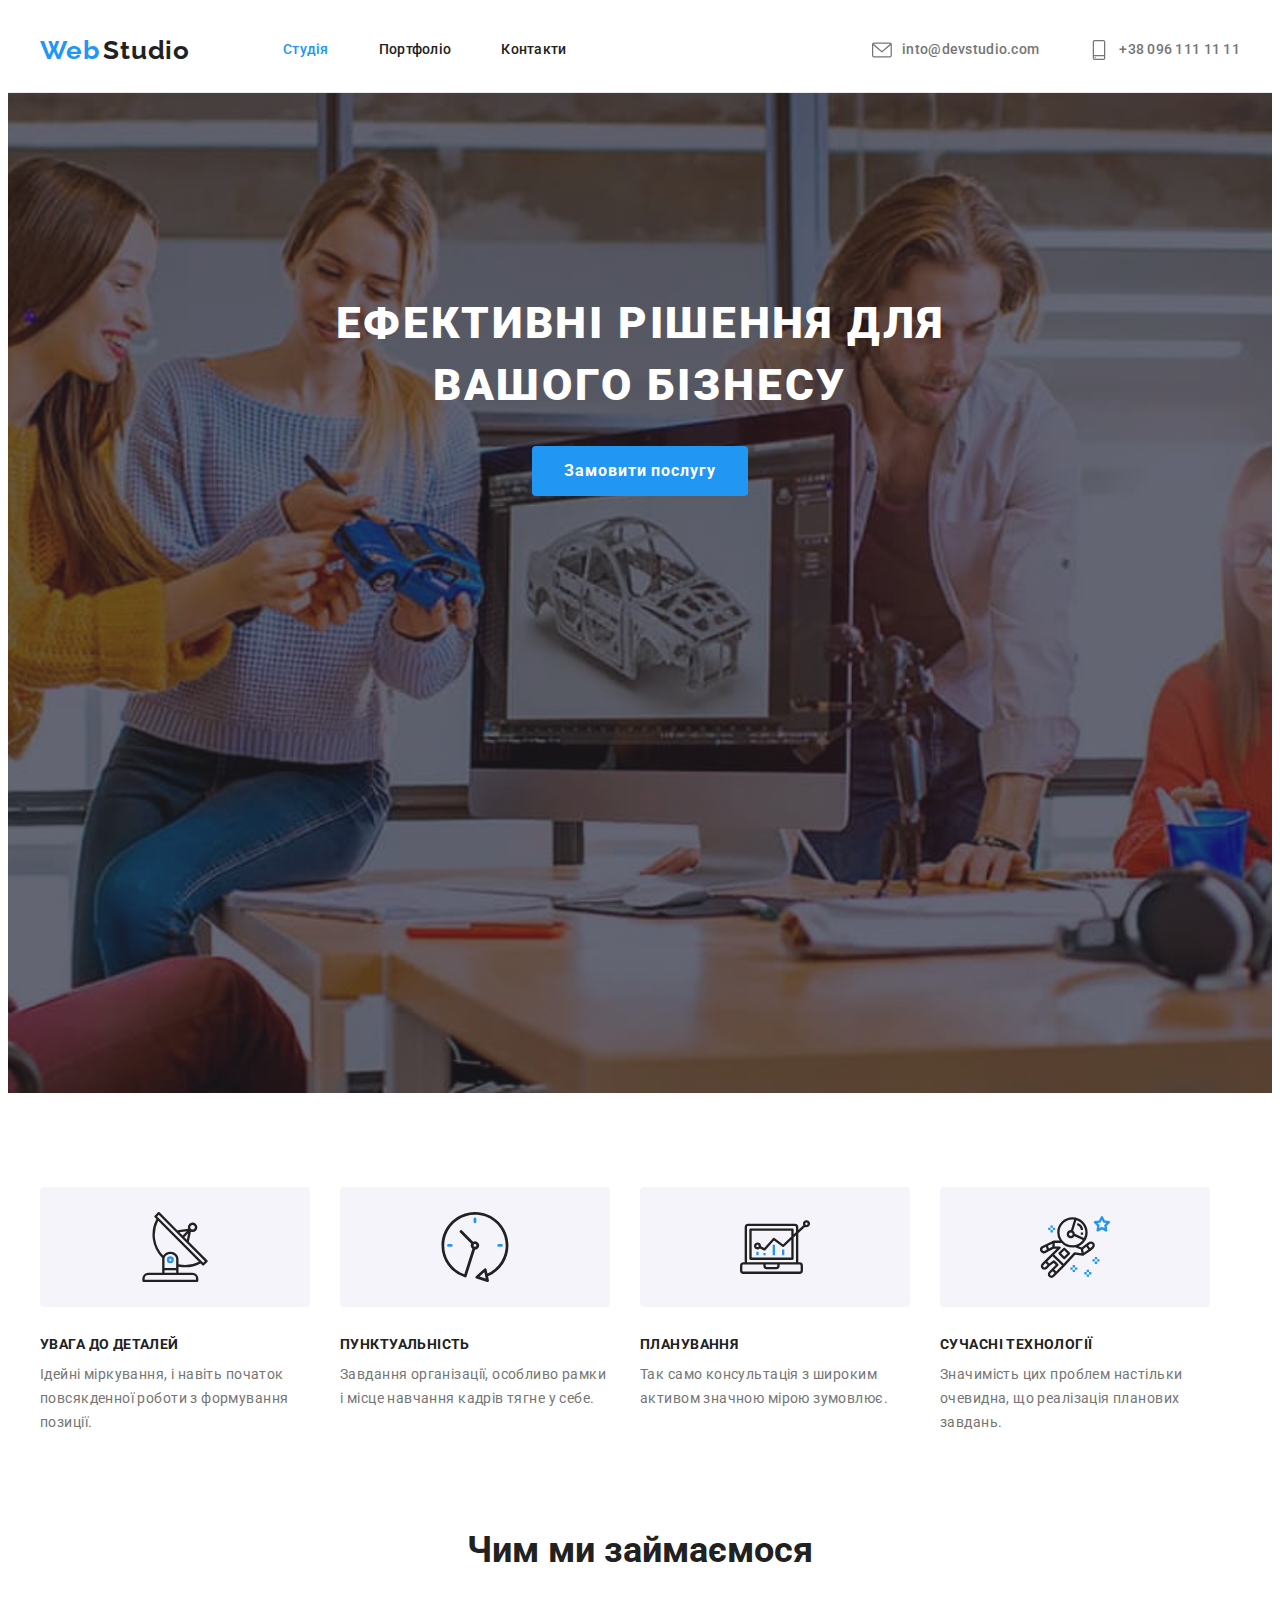
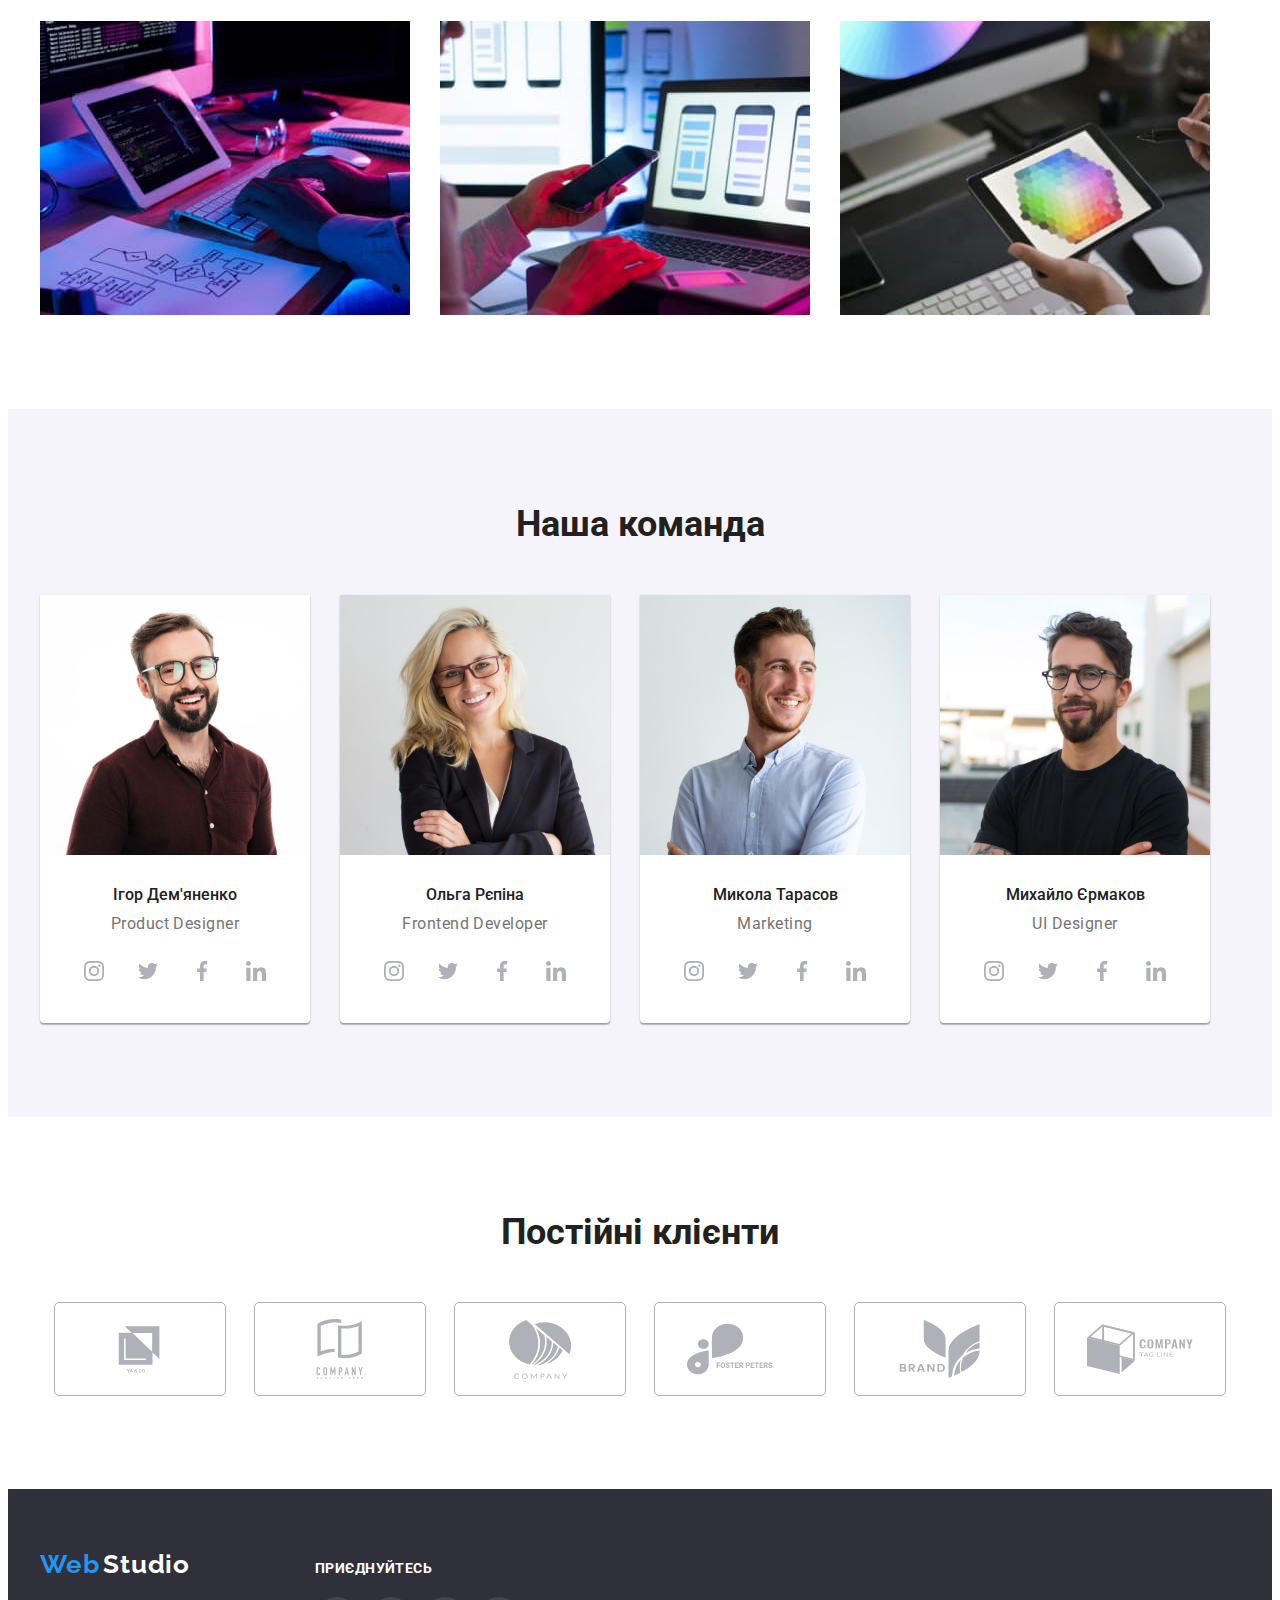
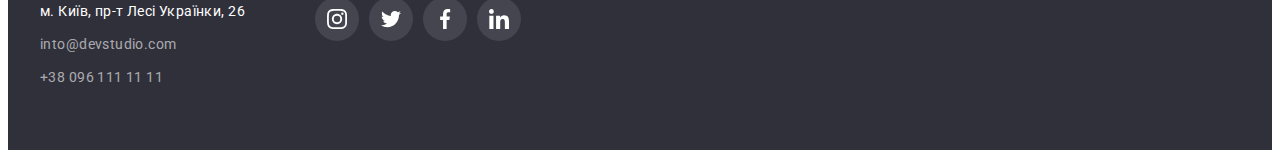
==== index.html @ 76af7a86 "Initial commit" ====
<!DOCTYPE html>
<html lang="en">
	<head>
		<meta charset="UTF-8" />
		<meta http-equiv="X-UA-Compatible" content="IE=edge" />
		<meta name="viewport" content="width=device-width, initial-scale=1.0" />
		<title>Studio</title>
		<link rel="preconnect" href="https://fonts.googleapis.com" />
		<link rel="preconnect" href="https://fonts.gstatic.com" crossorigin />
		<link
			href="https://fonts.googleapis.com/css2?family=Raleway:wght@700&family=Roboto:wght@400;500;700;900&display=swap"
			rel="stylesheet"
		/>
		<!--Normalize-->
		<link
			rel="stylesheet"
			href="https://cdnjs.cloudflare.com/ajax/libs/modern-normalize/1.1.0/modern-normalize.min.css"
			integrity="sha512-wpPYUAdjBVSE4KJnH1VR1HeZfpl1ub8YT/NKx4PuQ5NmX2tKuGu6U/JRp5y+Y8XG2tV+wKQpNHVUX03MfMFn9Q=="
			crossorigin="anonymous"
			referrerpolicy="no-referrer"
		/>
		<link rel="stylesheet" href="./css/styles.css" />
	</head>
	<body>
		<header class="header-underline">
			<div class="container heared-container">
				<nav class="navig">
					<a href="./index.html" class="link">
						<span class="logo">Web</span>
						<span class="logo" style="color: var(--main-text-color)">Studio</span>
					</a>
					<ul class="site-nav list">
						<li><a href="" class="site-nav-link current">Студія</a></li>
						<li><a href="./portfolio.html" class="site-nav-link">Портфоліо</a></li>
						<li><a href="" class="site-nav-link">Контакти</a></li>
					</ul>
				</nav>
				<ul class="contact-nav list">
					<li>
						<a class="contact-nav-link" href="mailto:into@devstudio.com">
							<svg class="contact-icon">
								<use href="./images/icons.svg#envelope"></use>
							</svg>
							into@devstudio.com
						</a>
					</li>
					<li>
						<a class="contact-nav-link" href="tel:+380961111">
							<svg class="contact-icon">
								<use href="./images/icons.svg#smartphone"></use>
							</svg>
							+38 096 111 11 11
						</a>
					</li>
				</ul>
			</div>
		</header>
		<main>
			<section class="hero">
				<div class="container">
					<h1 class="hero-title">ефективні рішення для вашого бізнесу</h1>
					<button class="button" type="button">Замовити послугу</button>
				</div>
			</section>
			<section class="section">
				<div class="container">
					<h2 class="section-title visually-hidden">Зміст</h2>
					<ul class="details list">
						<li class="details-item">
							<div class="about-image">
								<svg class="icon-about">
									<use href="./images/icons.svg#antenna"></use>
								</svg>
							</div>
							<h3 class="details-title">увага до деталей</h3>
							<p class="details-about">Ідейні міркування, і навіть початок повсякденної роботи з формування позиції.</p>
						</li>
						<li class="details-item">
							<div class="about-image">
								<svg class="icon-about">
									<use href="./images/icons.svg#clock"></use>
								</svg>
							</div>
							<h3 class="details-title">пунктуальність</h3>
							<p class="details-about">Завдання організації, особливо рамки і місце навчання кадрів тягне у себе.</p>
						</li>
						<li class="details-item">
							<div class="about-image">
								<svg class="icon-about">
									<use href="./images/icons.svg#diagram"></use>
								</svg>
							</div>
							<h3 class="details-title">планування</h3>
							<p class="details-about">Так само консультація з широким активом значною мірою зумовлює.</p>
						</li>
						<li class="details-item">
							<div class="about-image">
								<svg class="icon-about">
									<use href="./images/icons.svg#astronaut"></use>
								</svg>
							</div>
							<h3 class="details-title">сучасні технології</h3>
							<p class="details-about">Значимість цих проблем настільки очевидна, що реалізація планових завдань.</p>
						</li>
					</ul>
				</div>
			</section>
			<section class="section section-action">
				<div class="container">
					<h2 class="section-title">Чим ми займаємося</h2>
					<ul class="list action-pic">
						<li><img src="./images/box1.jpg" alt="action1" width="370" /></li>
						<li><img src="./images/box2.jpg" alt="action2" width="370" /></li>
						<li><img src="./images/box3.jpg" alt="action3" width="370" /></li>
					</ul>
				</div>
			</section>
			<!--Team-->
			<section class="section ourteam">
				<div class="container">
					<h2 class="section-title">Наша команда</h2>
					<ul class="list team">
						<li class="team-item">
							<img src="./images/team1.jpg" alt="team_1" width="270" />
							<div class="team-about">
								<h3 class="team-name">Ігор Дем'яненко</h3>
								<p class="team-title">Product Designer</p>
								<ul class="list web">
									<li>
										<a
											class="web-icon link"
											href="https://www.instagram.com"
											target="_parent"
											rel="noopener noreffer"
											aria-label="Instagram"
										>
											<svg class="social-link">
												<use href="./images/icons.svg#instagram"></use>
											</svg>
										</a>
									</li>
									<li>
										<a
											class="web-icon link"
											href="https://twitter.com"
											target="_parent"
											rel="noopener noreffer"
											aria-label="twitter"
										>
											<svg class="social-link">
												<use href="./images/icons.svg#twitter"></use>
											</svg>
										</a>
									</li>
									<li>
										<a
											class="web-icon link"
											href="https://www.facebook.com"
											target="_parent"
											rel="noopener noreffer"
											aria-label="Instagram"
										>
											<svg class="social-link">
												<use href="./images/icons.svg#facebook"></use>
											</svg>
										</a>
									</li>
									<li>
										<a
											class="web-icon link"
											href="https://ua.linkedin.com/"
											target="_parent"
											rel="noopener noreffer"
											aria-label="twitter"
										>
											<svg class="social-link">
												<use href="./images/icons.svg#linkedin"></use>
											</svg>
										</a>
									</li>
								</ul>
							</div>
						</li>
						<li class="team-item">
							<img src="./images/team2.jpg" alt="team_2" width="270" />
							<div class="team-about">
								<h3 class="team-name">Ольга Рєпіна</h3>
								<p class="team-title">Frontend Developer</p>
								<ul class="list web">
									<li>
										<a
											class="web-icon link"
											href="https://www.instagram.com"
											target="_parent"
											rel="noopener noreffer"
											aria-label="Instagram"
										>
											<svg class="social-link">
												<use href="./images/icons.svg#instagram"></use>
											</svg>
										</a>
									</li>
									<li>
										<a
											class="web-icon link"
											href="https://twitter.com"
											target="_parent"
											rel="noopener noreffer"
											aria-label="twitter"
										>
											<svg class="social-link">
												<use href="./images/icons.svg#twitter"></use>
											</svg>
										</a>
									</li>
									<li>
										<a
											class="web-icon link"
											href="https://www.facebook.com"
											target="_parent"
											rel="noopener noreffer"
											aria-label="Instagram"
										>
											<svg class="social-link">
												<use href="./images/icons.svg#facebook"></use>
											</svg>
										</a>
									</li>
									<li>
										<a
											class="web-icon link"
											href="https://ua.linkedin.com/"
											target="_parent"
											rel="noopener noreffer"
											aria-label="twitter"
										>
											<svg class="social-link">
												<use href="./images/icons.svg#linkedin"></use>
											</svg>
										</a>
									</li>
								</ul>
							</div>
						</li>
						<li class="team-item">
							<img src="./images/team3.jpg" alt="team_3" width="270" />
							<div class="team-about">
								<h3 class="team-name">Микола Тарасов</h3>
								<p class="team-title">Marketing</p>
								<ul class="list web">
									<li>
										<a
											class="web-icon link"
											href="https://www.instagram.com"
											target="_parent"
											rel="noopener noreffer"
											aria-label="Instagram"
										>
											<svg class="social-link">
												<use href="./images/icons.svg#instagram"></use>
											</svg>
										</a>
									</li>
									<li>
										<a
											class="web-icon link"
											href="https://twitter.com"
											target="_parent"
											rel="noopener noreffer"
											aria-label="twitter"
										>
											<svg class="social-link">
												<use href="./images/icons.svg#twitter"></use>
											</svg>
										</a>
									</li>
									<li>
										<a
											class="web-icon link"
											href="https://www.facebook.com"
											target="_parent"
											rel="noopener noreffer"
											aria-label="Instagram"
										>
											<svg class="social-link">
												<use href="./images/icons.svg#facebook"></use>
											</svg>
										</a>
									</li>
									<li>
										<a
											class="web-icon link"
											href="https://ua.linkedin.com/"
											target="_parent"
											rel="noopener noreffer"
											aria-label="twitter"
										>
											<svg class="social-link">
												<use href="./images/icons.svg#linkedin"></use>
											</svg>
										</a>
									</li>
								</ul>
							</div>
						</li>
						<li class="team-item">
							<img src="./images/team4.jpg" alt="team_4" width="270" />
							<div class="team-about">
								<h3 class="team-name">Михайло Єрмаков</h3>
								<p class="team-title">UI Designer</p>
								<ul class="list web">
									<li>
										<a
											class="web-icon link"
											href="https://www.instagram.com"
											target="_parent"
											rel="noopener noreffer"
											aria-label="Instagram"
										>
											<svg class="social-link">
												<use href="./images/icons.svg#instagram"></use>
											</svg>
										</a>
									</li>
									<li>
										<a
											class="web-icon link"
											href="https://twitter.com"
											target="_parent"
											rel="noopener noreffer"
											aria-label="twitter"
										>
											<svg class="social-link">
												<use href="./images/icons.svg#twitter"></use>
											</svg>
										</a>
									</li>
									<li>
										<a
											class="web-icon link"
											href="https://www.facebook.com"
											target="_parent"
											rel="noopener noreffer"
											aria-label="Instagram"
										>
											<svg class="social-link">
												<use href="./images/icons.svg#facebook"></use>
											</svg>
										</a>
									</li>
									<li>
										<a
											class="web-icon link"
											href="https://ua.linkedin.com/"
											target="_parent"
											rel="noopener noreffer"
											aria-label="twitter"
										>
											<svg class="social-link">
												<use href="./images/icons.svg#linkedin"></use>
											</svg>
										</a>
									</li>
								</ul>
							</div>
						</li>
					</ul>
				</div>
			</section>
			<!--Company-->
			<section class="section">
				<div class="container">
					<h2 class="section-title">Постійні клієнти</h2>
					<ul class="list group-company">
						<li>
							<a class="group link" href="./index.html" target="_parent" rel="noopener noreffer">
								<svg class="group-link">
									<use href="./images/icons.svg#company1"></use>
								</svg>
							</a>
						</li>
						<li>
							<a class="group link" href="./index.html" target="_parent" rel="noopener noreffer">
								<svg class="group-link">
									<use href="./images/icons.svg#company2"></use>
								</svg>
							</a>
						</li>
						<li>
							<a class="group link" href="./index.html" target="_parent" rel="noopener noreffer">
								<svg class="group-link">
									<use href="./images/icons.svg#company3"></use>
								</svg>
							</a>
						</li>
						<li>
							<a class="group link" href="./index.html" target="_parent" rel="noopener noreffer">
								<svg class="group-link">
									<use href="./images/icons.svg#company4"></use>
								</svg>
							</a>
						</li>
						<li>
							<a class="group link" href="./index.html" target="_parent" rel="noopener noreffer">
								<svg class="group-link">
									<use href="./images/icons.svg#company5"></use>
								</svg>
							</a>
						</li>
						<li>
							<a class="group link" href="./index.html" target="_parent" rel="noopener noreffer">
								<svg class="group-link">
									<use href="./images/icons.svg#company6"></use>
								</svg>
							</a>
						</li>
					</ul>
				</div>
			</section>
		</main>
		<footer class="footer">
			<div class="container footer-container">
				<div>
					<a href="./index.html" class="link">
						<span class="logo">Web</span>
						<span class="logo" style="color: var(--white-color)">Studio</span>
					</a>
					<address class="footer-site">
						<ul class="list">
							<li class="adress">
								<a class="adress-link" href="https://goo.gl/maps/srSNwpNVW98ARK6E7">м. Київ, пр-т Лесі Українки, 26</a>
							</li>
							<li class="adress">
								<a class="adress-link-color" href="mailto:into@devstudio.com">into@devstudio.com</a>
							</li>
							<li class="adress">
								<a class="adress-link-color" href="tel:+380961111">+38 096 111 11 11</a>
							</li>
						</ul>
					</address>
				</div>
				<div>
					<h3 class="footer-title">приєднуйтесь</h3>
					<ul class="list web">
						<li>
							<a
								class="footer-icon link"
								href="https://www.instagram.com"
								target="_parent"
								rel="noopener noreffer"
								aria-label="Instagram"
							>
								<svg class="social-link">
									<use href="./images/icons.svg#instagram"></use>
								</svg>
							</a>
						</li>
						<li>
							<a
								class="footer-icon link"
								href="https://twitter.com"
								target="_parent"
								rel="noopener noreffer"
								aria-label="twitter"
							>
								<svg class="social-link">
									<use href="./images/icons.svg#twitter"></use>
								</svg>
							</a>
						</li>
						<li>
							<a
								class="footer-icon link"
								href="https://www.facebook.com"
								target="_parent"
								rel="noopener noreffer"
								aria-label="Instagram"
							>
								<svg class="social-link">
									<use href="./images/icons.svg#facebook"></use>
								</svg>
							</a>
						</li>
						<li>
							<a
								class="footer-icon link"
								href="https://ua.linkedin.com/"
								target="_parent"
								rel="noopener noreffer"
								aria-label="twitter"
							>
								<svg class="social-link">
									<use href="./images/icons.svg#linkedin"></use>
								</svg>
							</a>
						</li>
					</ul>
				</div>
			</div>
		</footer>
	</body>
</html>
---- css/styles.css ----
/*--акцент синий #2196F3 ---*/
/*--основной цвет  #212121---*/
/*--белый #FFFFFF---*/
/*--вторичный цвет серый #757575 ---*/
/*--вторичный цвет фона #F5F4FA ---*/
html {
  box-sizing: border-box;
}
:root {
  --main-text-color: #212121;
  --blue-color: #2196f3;
  --white-color: #ffffff;
  --grey-color: #757575;
  --footer-hero-color: #2f303a;
  --second-backgraund-color: #f5f4fa;
  --wtile-second-color: rgba(255, 255, 255, 0.6);
  --header-underline:#ececec;
  --color-border-card:#EEEEEE;
  --color-icon: #AFB1B8;
}
.header-underline{
   border-bottom: 1px solid var(--header-underline);
}
body {
  background-color: white;
  color: var(--main-text-color);
  font-family: 'Roboto', sans-serif;
  }
h1,
h2,
h3,
h4,
h5,
h6,
p,
a {
  margin: 0;
}
img {
  display: block;
  max-width: 100%;
  height: auto;
}

.container {
  margin: 0 auto;
  width: 1200px;
  padding-left: 15px;
  padding-right: 15px;
  /*outline: 2px solid tomato;*/
}
.heared-container {
  display: flex;
  align-items: center;
  }
.logo {
  font-family: 'Raleway';
  font-weight: 700;
  font-size: 26px;
  line-height: 1.19;
  color: var(--blue-color);
  letter-spacing: 0.03em;
}
.list {
  list-style: none;
  margin: 0;
  padding: 0;
}
.site-nav-link {
  color: var(--main-text-color);
  font-weight: 500;
  font-size: 14px;
  line-height: 1.14;
  letter-spacing: 0.02em;
  text-decoration: none;
  display: block;
  padding-top: 32px;
  padding-bottom: 32px;
}
.contact-nav-link {
  display:flex;
  align-items: center;
  justify-content: center;
  fill: var(--grey-color);
  color: var(--grey-color);
  font-weight: 500;
  font-size: 14px;
  line-height: 1.14;
  letter-spacing: 0.02em;
  text-decoration: none;
  padding-top: 32px;
  padding-bottom: 32px;
}
.contact-icon{
  width: 20px;
  height: 20px;
  margin-right:  10px;
  /* fill:var(--grey-color) */

}
.site-nav {
  margin-left: 93px;
  display: flex;
  gap: 50px;
  align-items: center;
  }
.contact-nav {
  display: flex;
  gap: 50px;
  align-items: center;
  margin-left: auto;
  }
.site-nav-link:hover,
.site-nav-link:focus,
.contact-nav-link:hover,
.contact-nav-link:focus {
  fill: var(--blue-color);
  color:var(--blue-color) ;
}
.site-nav-link.current {
  color: var(--blue-color);
}
.section {
  color: var(--main-text-color);
  padding-top: 94px;
  padding-bottom: 94px;

  /*outline: 1px solid brown;*/
}

.section-action {
  padding-top: 0;
}
.section-title {
  margin-top: 0;
  color: var(--main-text-color);
  font-weight: 700;
  font-size: 36px;
  line-height: 1.17;
  text-align: center;
  margin-bottom: 50px;
}

/* hero*/
.hero-title {
  color: var(--white-color);
  font-weight: 900;
  font-size: 44px;
  line-height: 1.4;
  letter-spacing: 0.06em;
  text-transform: uppercase;

  /*padding: 0;
  margin-top: 0;*/
  width: 696px;
 margin: 0 auto;
}
.hero {
  background-color: var(--footer-hero-color);
  height: 600px;
  max-width: 1600px;
  margin: auto;
  text-align: center;
  padding: 200px 0;
  background-image: linear-gradient(to right,rgba(47, 48, 58, 0.4) ,rgba(47, 48, 58, 0.4)) ,  url(../images/hero.jpg);
  background-repeat: no-repeat;
  background-position: center;
  background-size:cover;
}
.about-image{
  display:flex;
  height: 120px;
  background-color:var(--second-backgraund-color);
  margin-bottom: 30px;
  border: ;
  border-radius: 4px;
  align-items: center;
  justify-content: center;

  }

  .icon-about{
    width: 70px;
    height: 70px;
  }
.details-title {
  margin-top: 0;
  color: var(--main-text-color);
  font-weight: 700;
  font-size: 14px;
  line-height: 1.14;
  text-transform: uppercase;
  letter-spacing: 0.03em;
  margin-bottom: 10px;
}
.details-about {
  color: var(--grey-color);
  font-weight: 400;
  font-size: 14px;
  line-height: 1.71;
  letter-spacing: 0.03em;
  margin-bottom: 0;
}
.details {
  display: flex;
  gap: 30px;
}
.details-item {
  width: 270px;
}

/* button*/
.button {
  font-family: inherit;
  color: var(--white-color);
  background-color: var(--blue-color);
  cursor: pointer;
  font-weight: 700;
  font-size: 16px;
  line-height: 1.85;
  text-align: center;
  letter-spacing: 0.06em;
  border: none;
  border-radius: 4px;
  min-width: 216px;
  padding: 10px 32px;
  margin-top: 30px;
}
.button:hover,
.button:focus {
  background: #188ce8;
}

.visually-hidden {
  position: absolute;
  white-space: nowrap;
  width: 1px;
  height: 1px;
  overflow: hidden;
  border: 0;
  padding: 0;
  clip: rect(0 0 0 0);
  clip-path: inset(50%);
  margin: -1px;
}
.portfolio-menu {
  display: flex;
  justify-content: center;
  gap: 8px;
 }

.button-portfolio {
  font-family: inherit;
  font-weight: 500;
  font-size: 16px;
  line-height: 1.62;
  text-align: center;
  border-radius: 4px;
  border: none;
  padding: 6px 22px ;
 }
.button-portfolio:hover,
.button-portfolio:focus {
  color: var(--white-color);
  background-color: var(--blue-color);
  cursor: pointer;
  box-shadow: 0px 3px 1px rgba(0, 0, 0, 0.1), 0px 1px 2px rgba(0, 0, 0, 0.08),
1px 2px 2px rgba(0, 0, 0, 0.12);
}
.adress-link {
  text-decoration: none;
  color: var(--white-color);
  font-style: normal;
  letter-spacing: 0.03em;
  font-size: 14px;
  line-height: 1.71;
}
.adress-link-color {
  text-decoration: none;
  font-style: normal;
  letter-spacing: 0.03em;
  font-size: 14px;
  line-height: 1.71;
  color: var(--wtile-second-color);
 }
 .adress:not(:last-child)
 {
  margin-bottom: 9px;
 }

.adress-link:hover,
.adress-link:focus,
.adress-link-color:hover,
.adress-link-color:focus {
  color: var(--blue-color);
}

.navig{
  display: flex;
  align-items: center;
}
.link {
  padding: 0;
  margin: 0;
  text-decoration: none;
  color: currentColor;
}
.li {
  text-align: center;
}

.action-pic {
  display: flex;
  gap: 30px;
}
.footer {
  background-color: var(--footer-hero-color);
  padding-top: 60px;
  padding-bottom: 60px;
}
.footer-site{
   margin-top: 20px;
}

.portfolio-items {
  width: 370px;
 /* background-color: aqua;*/
  margin-right: 30px;
  margin-bottom: 30px;
}
.portfolio-items:nth-child(3n) {
  margin-right: 0;
}
.portfolio-items:nth-last-child(-n + 3) {
  margin-bottom: 0px;
}

.portfolio-link:hover,
.portfolio-link:focus
{  
display: block;
box-shadow: 0px 1px 1px rgba(0, 0, 0, 0.12), 0px 4px 4px rgba(0, 0, 0, 0.06),
1px 4px 6px rgba(0, 0, 0, 0.16);
}

.flex-container {
  display: flex;
  flex-wrap: wrap;
  /*background-color: blueviolet;*/
  margin-top: 50px;
}
.items-about{
   padding: 20px 24px;
   border-bottom: 1px solid var(--color-border-card);
   border-right: 1px solid var(--color-border-card);
   border-left: 1px solid var(--color-border-card);
}
.portfolio-name {
  font-weight: 700;
  font-size: 18px;
  line-height: 2;
  letter-spacing: 0.06em;
  padding-bottom: 4px;
  }
.portfolio-list {
  font-size: 16px;
  line-height: 1.88;
  letter-spacing: 0.03em;
  color: var(--grey-color);
}
.team-name {
  font-weight: 500;
  font-size: 16px;
  line-height: 1.19;
  text-align: center;
  /*padding-top: 30px;*/
  margin-bottom: 10px;
}
.team-title {
  font-size: 16px;
  line-height: 1.19;
  text-align: center;
  color: var(--grey-color);
  letter-spacing: 0.03em;
  margin-bottom: 16px;
  /*padding-bottom: 30px;*/
}
.team {
  display: flex;
  gap: 30px;
}
.team-item {
  display: block;
  background-color: var(--white-color);
  box-shadow: 0px 1px 3px rgba(0, 0, 0, 0.12), 0px 1px 1px rgba(0, 0, 0, 0.14),
    0px 2px 1px rgba(0, 0, 0, 0.2);
  border-radius: 0px 0px 4px 4px;
}
.team-about {
   padding-top: 30px;
  padding-bottom: 30px;
}

.ourteam {
  background-color: var(--second-backgraund-color);
}

.group-company{
  display: flex;
  justify-content: center;
  align-items: center;
  gap: 30px;

}
.group{
display:flex;
outline: 1px solid var(--color-icon);
width: 170px;
height: 92px;
justify-content: center;
align-items: center;
fill: var(--color-icon);
border-radius: 4px;
}

.group:hover,
.group:focus
{
  outline: 1px solid var(--blue-color);
  fill: var(--blue-color);

}
.group-link{
  width: 106px;
  height: 60px;
}
.web{
  display: flex;
  justify-content: center;
  align-items: center;
  gap: 10px;
}
.web-icon{
  display: flex;
  justify-content: center;
  align-items: center;

  width: 44px;
  height: 44px;
  border-radius: 50%;
  background-color: var(--white-color);
  fill:var(--color-icon)
}
.social-link{
  width: 20px;
  height: 20px;
 
}
.web-icon:hover,
.web-icon:focus
 {
  background-color: var(--blue-color);
  fill: var(--white-color);
}

.footer-container{
  display: flex;
  align-items:baseline;
  gap: 70px;
}
.footer-icon{
  display: flex;
  justify-content: center;
  align-items: center;

  width: 44px;
  height: 44px;
  border-radius: 50%;
  background-color: rgba(255, 255, 255, 0.1);
  fill:var(--white-color)
}
.footer-icon:hover,
.footer-icon:focus{
  background-color: var(--blue-color);
}



.footer-title {
  margin-top: 0;
  color: var(--white-color);
  font-weight: 700;
  font-size: 14px;
  line-height: 1.14;
  text-transform: uppercase;
  letter-spacing: 0.03em;
  margin-bottom: 20px;
}
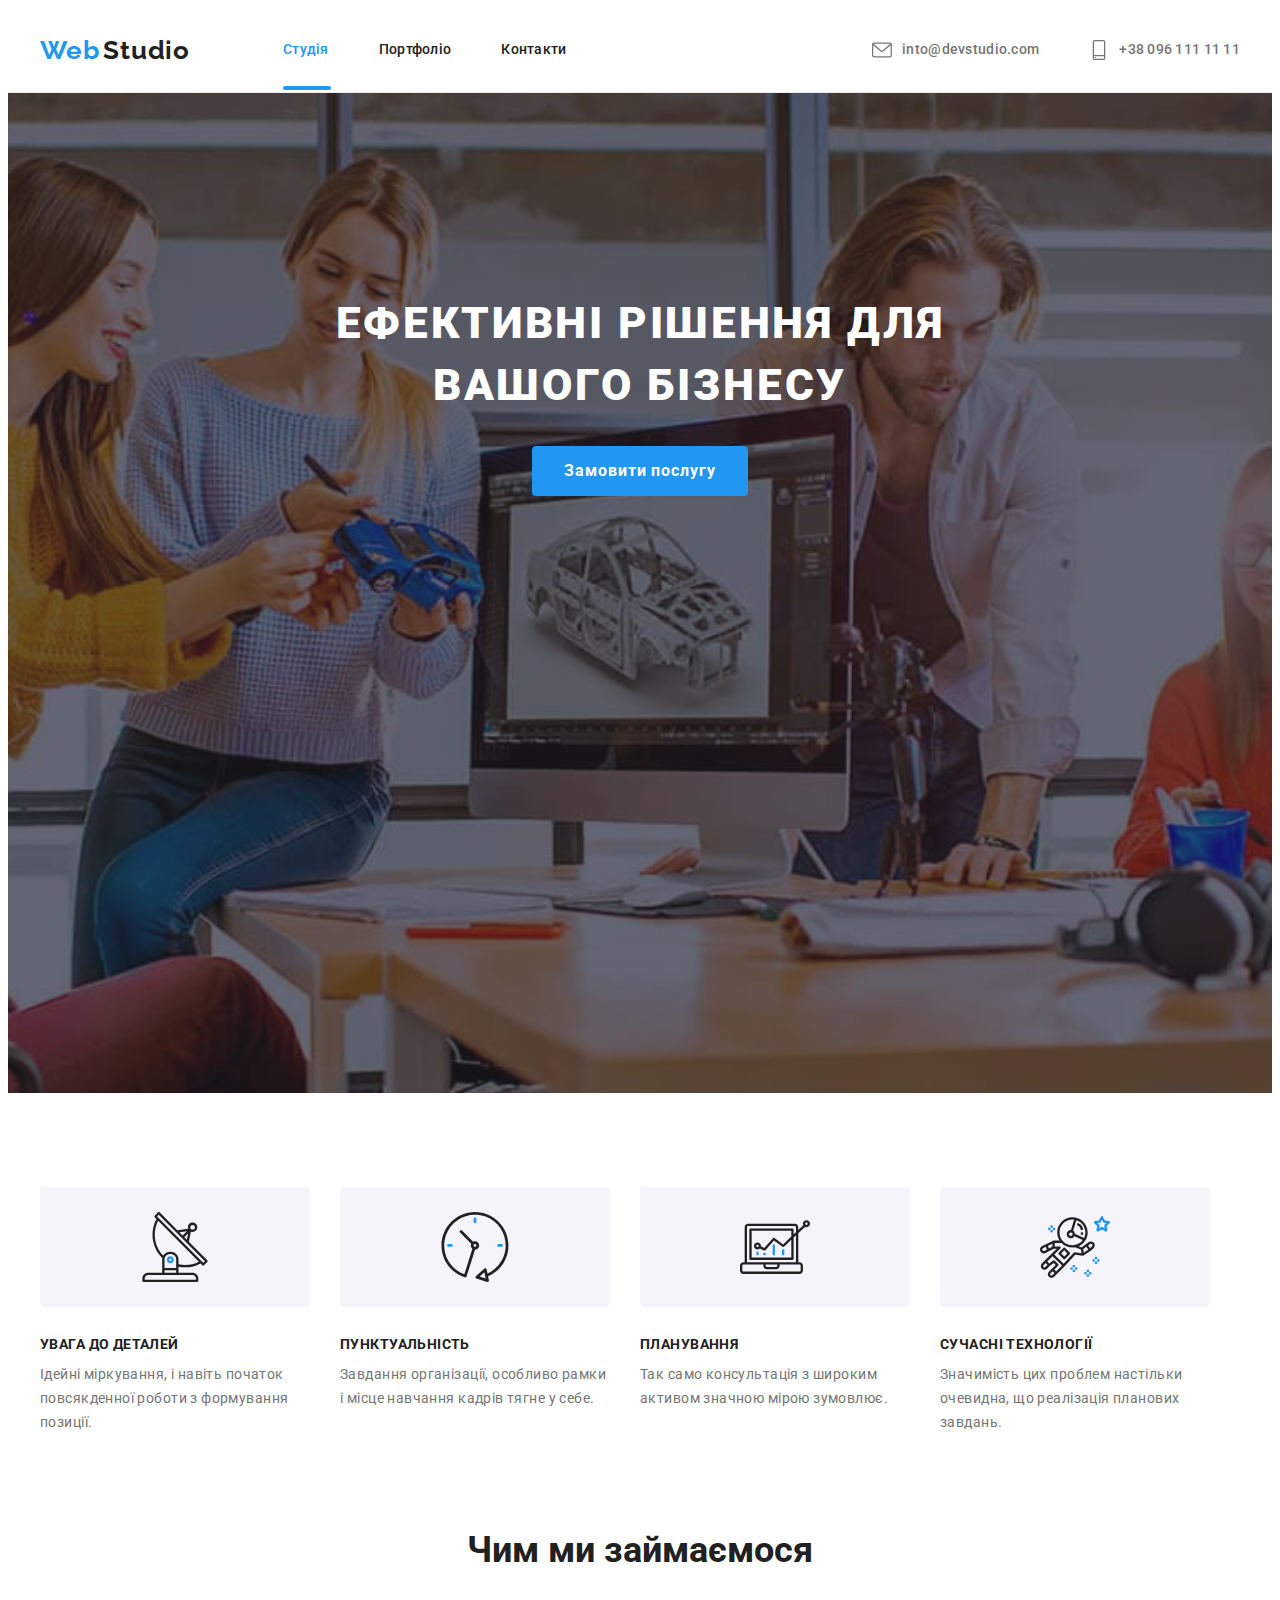
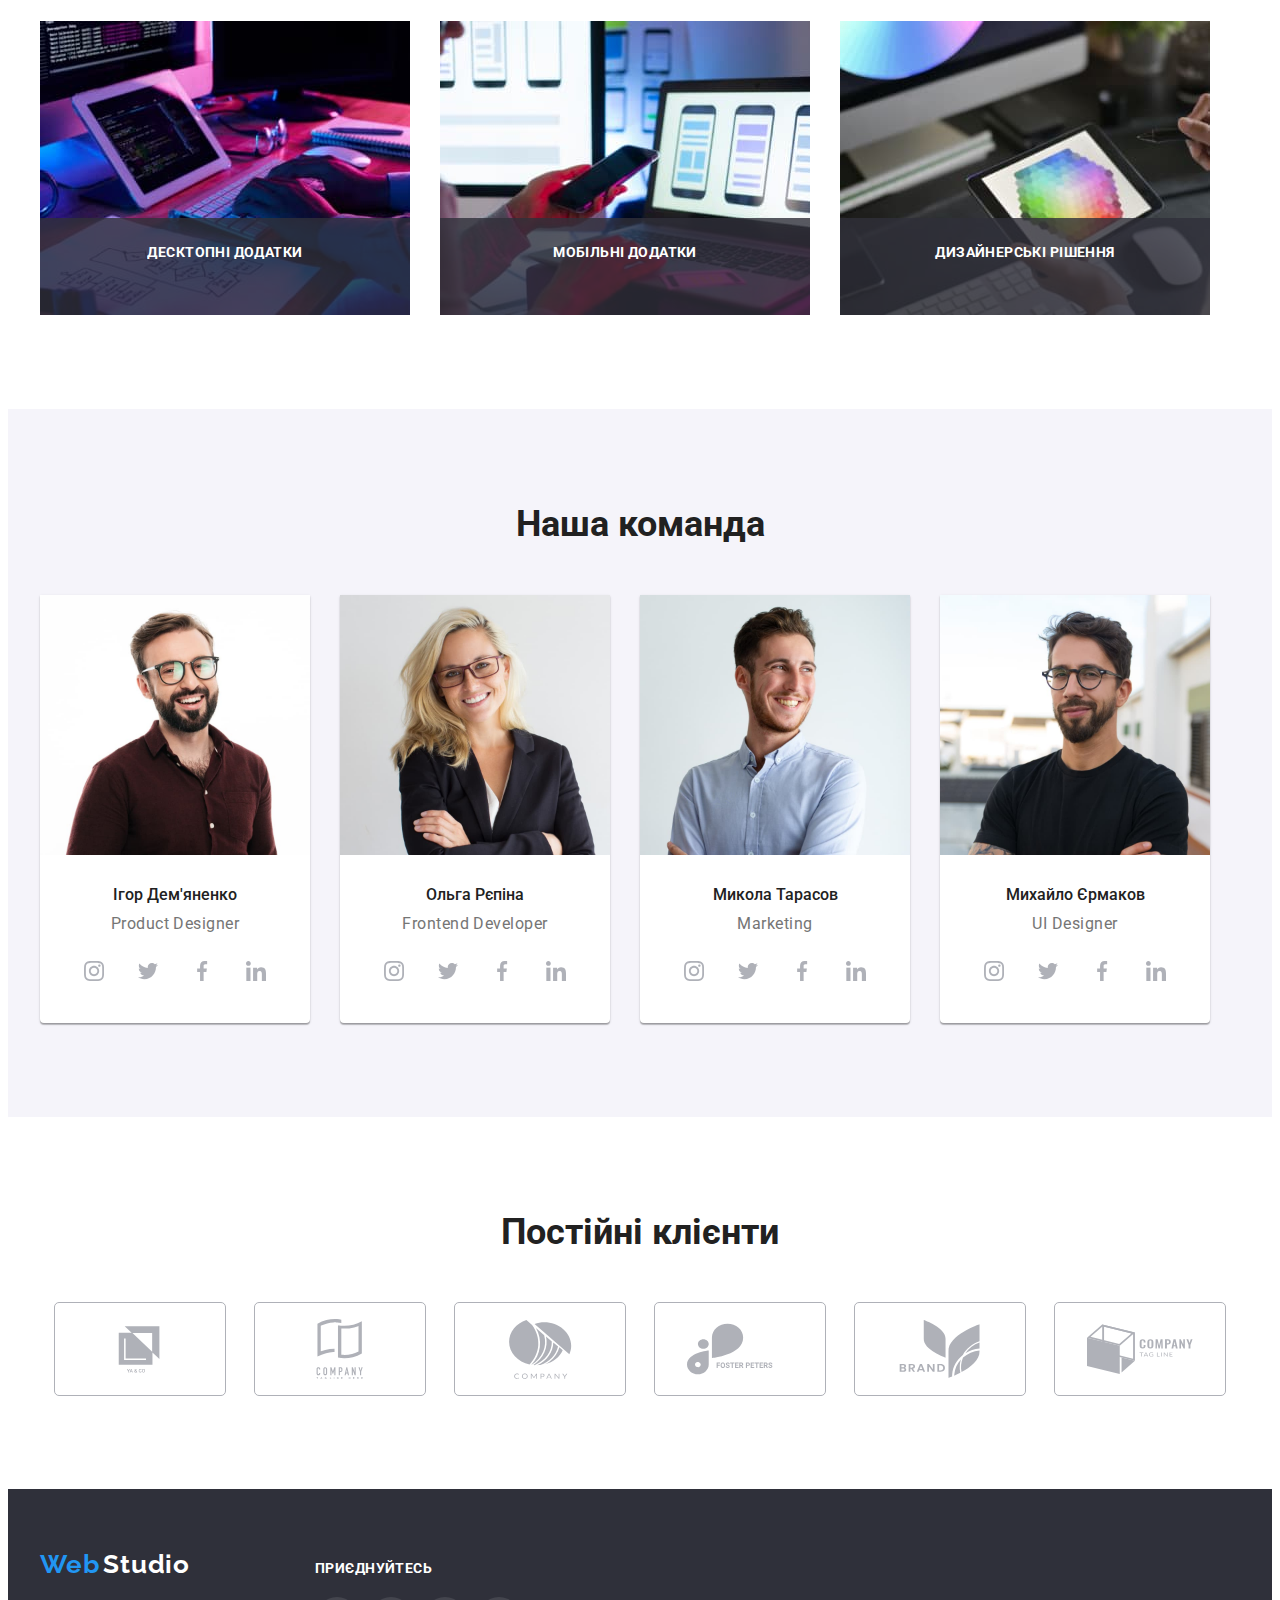
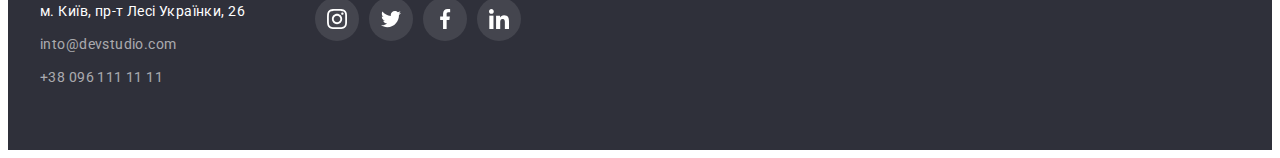
==== commit 49e90964: "09.09" ====
--- a/index.html
+++ b/index.html
@@ -59,7 +59,7 @@
 			<section class="hero">
 				<div class="container">
 					<h1 class="hero-title">ефективні рішення для вашого бізнесу</h1>
-					<button class="button" type="button">Замовити послугу</button>
+					<button class="button" type="button" data-modal-open>Замовити послугу</button>
 				</div>
 			</section>
 			<section class="section">
@@ -109,9 +109,20 @@
 				<div class="container">
 					<h2 class="section-title">Чим ми займаємося</h2>
 					<ul class="list action-pic">
-						<li><img src="./images/box1.jpg" alt="action1" width="370" /></li>
-						<li><img src="./images/box2.jpg" alt="action2" width="370" /></li>
-						<li><img src="./images/box3.jpg" alt="action3" width="370" /></li>
+						<li class="action-relative">
+							<img src="./images/box1.jpg" alt="action1" width="370" />
+							<div class="action-absolute">
+								<h3 class="action-title">десктопні додатки</h3>
+							</div>
+						</li>
+						<li class="action-relative">
+							<img src="./images/box2.jpg" alt="action2" width="370" />
+							<h3 class="action-title">мобільні додатки</h3>
+						</li>
+						<li class="action-relative">
+							<img src="./images/box3.jpg" alt="action3" width="370" />
+							<h3 class="action-title">дизайнерські рішення</h3>
+						</li>
 					</ul>
 				</div>
 			</section>
@@ -498,5 +509,15 @@
 				</div>
 			</div>
 		</footer>
+		<div class="backdrop is-hidden" data-modal>
+			<div class="modal">
+				<button class="modal-btn" data-modal-close>
+					<svg>
+						<use href="./images/icons.svg#close-black-18dp-2-1-2"></use>
+					</svg>
+				</button>
+			</div>
+		</div>
+		<script src="./js/modal.js"></script>
 	</body>
 </html>
--- a/css/styles.css
+++ b/css/styles.css
@@ -90,6 +90,7 @@
   text-decoration: none;
   padding-top: 32px;
   padding-bottom: 32px;
+  position: relative;
 }
 .contact-icon{
   width: 20px;
@@ -119,7 +120,26 @@
 }
 .site-nav-link.current {
   color: var(--blue-color);
-}
+  position: relative;
+
+}
+
+.current::after{
+content: '';
+display: inline-block;
+width: 48px;
+height: 4px;
+background-color: rgba(33, 150, 243, 1);
+border-radius: 2px;
+position: absolute;
+bottom: 0;
+left: 0;
+
+
+
+
+}
+
 .section {
   color: var(--main-text-color);
   padding-top: 94px;
@@ -313,6 +333,30 @@
   display: flex;
   gap: 30px;
 }
+
+.action-relative{
+position: relative;
+}
+
+.action-title{
+  position:absolute;
+  bottom:0;
+  left: 0;
+  background-color:rgba(47, 48, 58, 0.8);
+  height: 70px;
+  width: 100%;
+
+
+  font-weight: 700;
+  font-size: 14px;
+  line-height: 1.14;
+  text-transform: uppercase;
+  letter-spacing: 0.03em;
+  color: var(--white-color);
+  text-align: center;
+  padding-top: 27px;
+   
+}
 .footer {
   background-color: var(--footer-hero-color);
   padding-top: 60px;
@@ -341,6 +385,7 @@
 display: block;
 box-shadow: 0px 1px 1px rgba(0, 0, 0, 0.12), 0px 4px 4px rgba(0, 0, 0, 0.06),
 1px 4px 6px rgba(0, 0, 0, 0.16);
+
 }
 
 .flex-container {
@@ -368,6 +413,36 @@
   letter-spacing: 0.03em;
   color: var(--grey-color);
 }
+.portfolio-overlay{
+  position: relative;
+  overflow: hidden;
+}
+
+.portfolio-link:hover .card-info{
+  transform: translateY(0);
+}
+
+
+.card-info{
+  position: absolute;
+  bottom:0;
+  top: 0;
+  left: 0;
+  width: 100%;
+  height: 294px;
+  font-weight: 400;
+  font-size: 18px;
+  line-height: 1.55;
+  letter-spacing: 0.03em;
+  color: rgba(255, 255, 255, 1);
+  background-color: rgba(33, 150, 243, 0.9);
+  padding: 63px 24px;
+  transform: translateY(294px);
+  transition: transform 250ms cubic-bezier(0.4, 0, 0.2, 1);
+
+  }
+
+
 .team-name {
   font-weight: 500;
   font-size: 16px;
@@ -496,3 +571,52 @@
   letter-spacing: 0.03em;
   margin-bottom: 20px;
 }
+/**
+  |============================
+  | modal
+  |============================
+*/
+.backdrop{
+  position: fixed;
+  top: 0;
+  left: 0;
+
+  width: 100%;
+  height: 1024px;
+  background-color: rgba(0, 0, 0, 0.2);
+}
+.backdrop.is-hidden{
+  opacity: 0;
+   pointer-events: none;
+  visibility: hidden;
+} 
+.modal{
+  width: 528px;
+  height: 581px;
+  background-color: var(--white-color);
+  border-radius: 4px;;
+
+  position: absolute;
+  top:50%;
+  left: 50%;
+  transform: translate(-50%,-50%);
+}
+
+.modal-btn{
+  position: absolute;
+  top: 8px;
+  right: 8px;
+  width: 30px;
+  height: 30px;
+  padding:0 ;
+  border-radius: 50%;
+  border: 1px solid rgba(0, 0, 0, 0.1);
+  background-color: var(--white-color);
+ 
+
+  display: flex;
+  justify-content: center;
+  align-items: center;
+  cursor: pointer;
+
+}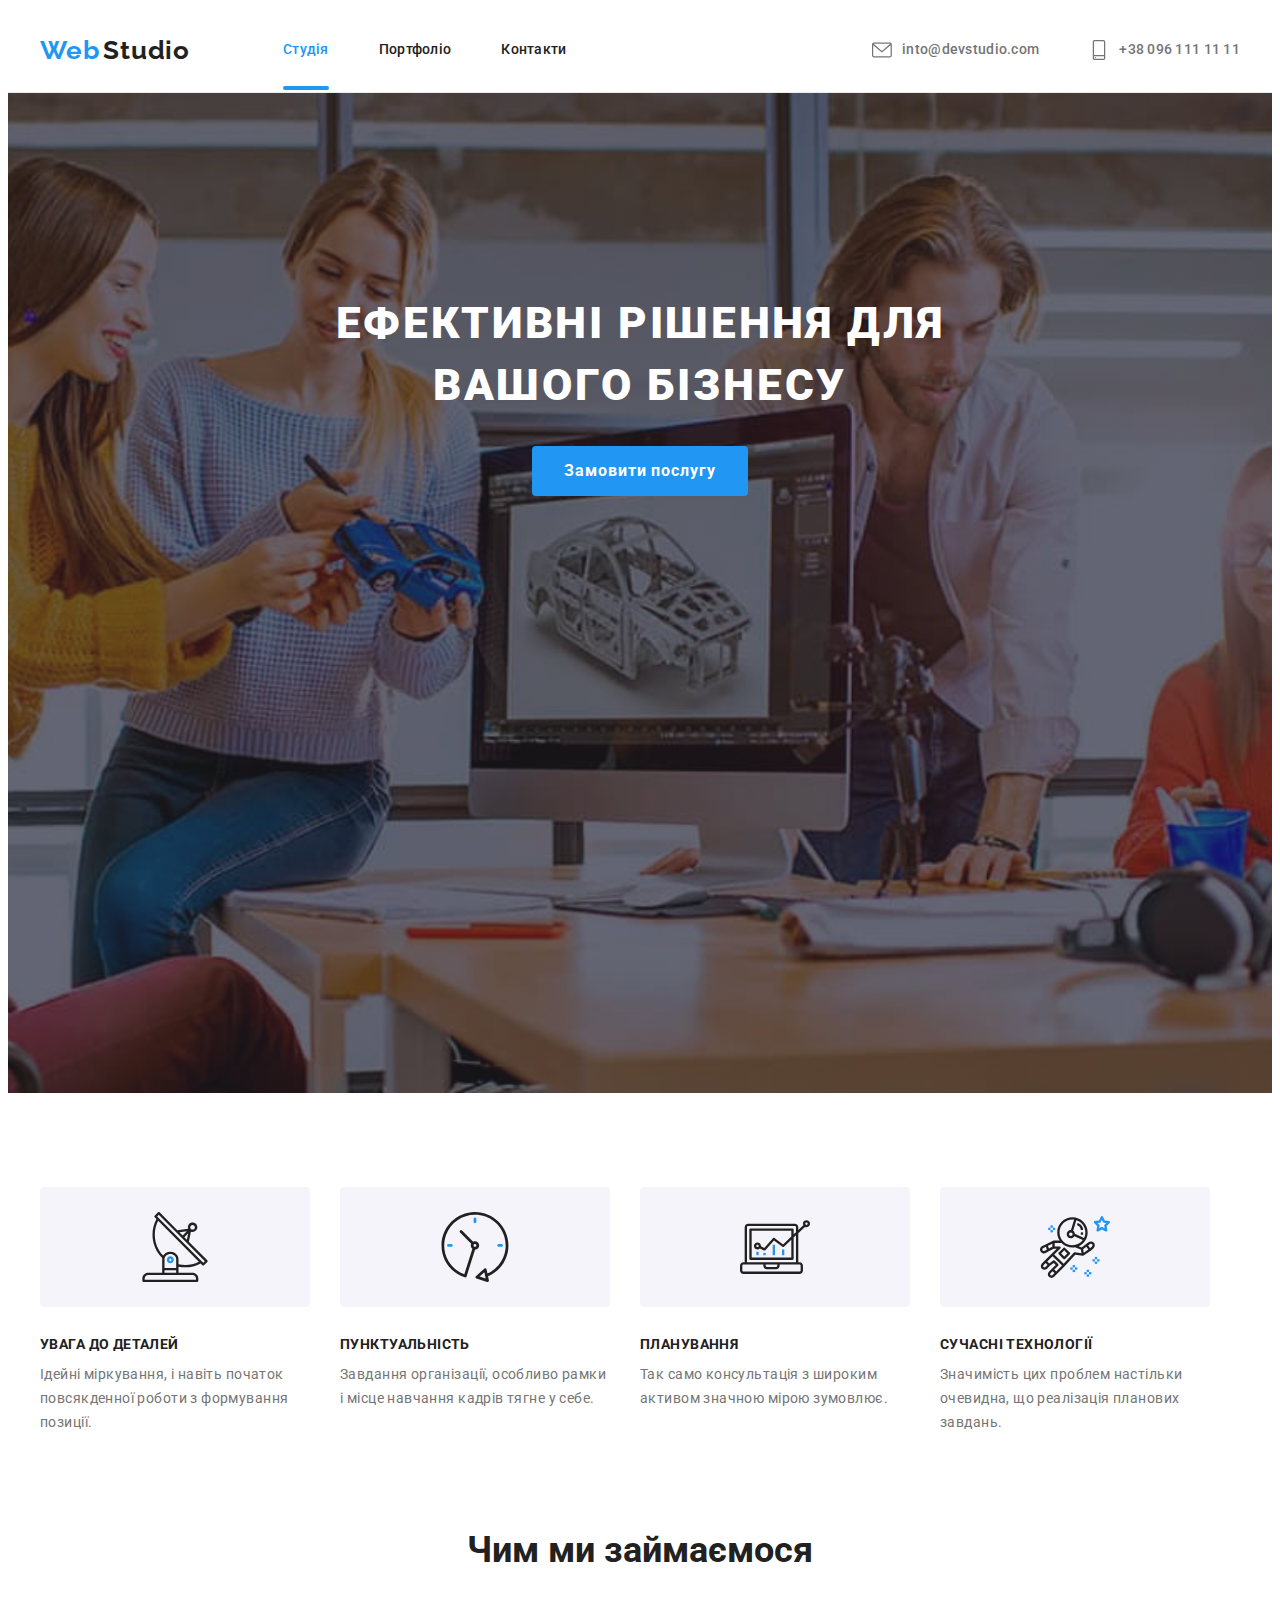
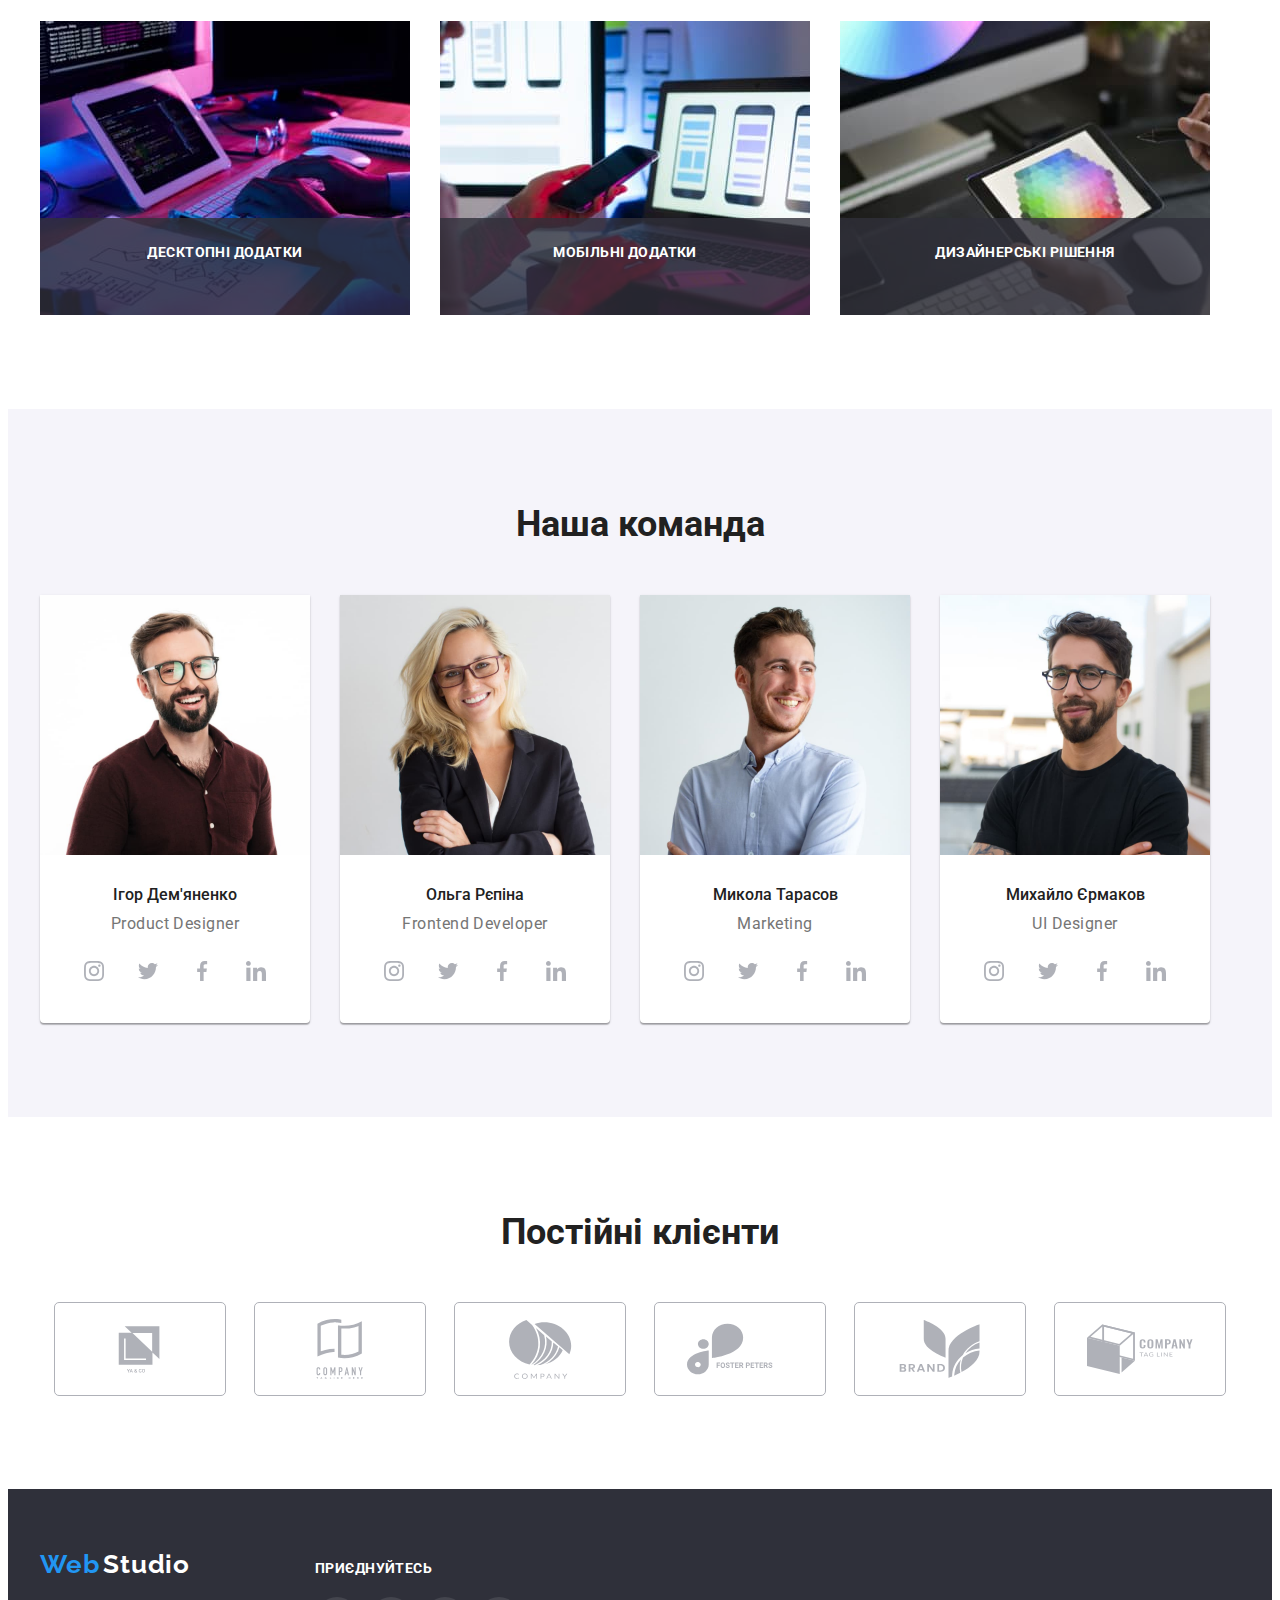
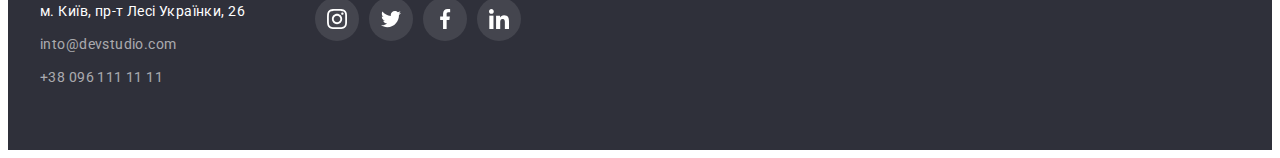
==== commit b7113bf4: "10.09" ====
--- a/index.html
+++ b/index.html
@@ -512,7 +512,7 @@
 		<div class="backdrop is-hidden" data-modal>
 			<div class="modal">
 				<button class="modal-btn" data-modal-close>
-					<svg>
+					<svg class="close-img">
 						<use href="./images/icons.svg#close-black-18dp-2-1-2"></use>
 					</svg>
 				</button>
--- a/css/styles.css
+++ b/css/styles.css
@@ -4,28 +4,29 @@
 /*--вторичный цвет серый #757575 ---*/
 /*--вторичный цвет фона #F5F4FA ---*/
 html {
-  box-sizing: border-box;
+	box-sizing: border-box;
 }
 :root {
-  --main-text-color: #212121;
-  --blue-color: #2196f3;
-  --white-color: #ffffff;
-  --grey-color: #757575;
-  --footer-hero-color: #2f303a;
-  --second-backgraund-color: #f5f4fa;
-  --wtile-second-color: rgba(255, 255, 255, 0.6);
-  --header-underline:#ececec;
-  --color-border-card:#EEEEEE;
-  --color-icon: #AFB1B8;
-}
-.header-underline{
-   border-bottom: 1px solid var(--header-underline);
+	--main-text-color: #212121;
+	--blue-color: #2196f3;
+	--white-color: #ffffff;
+	--grey-color: #757575;
+	--footer-hero-color: #2f303a;
+	--second-backgraund-color: #f5f4fa;
+	--wtile-second-color: rgba(255, 255, 255, 0.6);
+	--header-underline: #ececec;
+	--color-border-card: #eeeeee;
+	--color-icon: #afb1b8;
+  --timing-function:cubic-bezier(0.4, 0, 0.2, 1);
+}
+.header-underline {
+	border-bottom: 1px solid var(--header-underline);
 }
 body {
-  background-color: white;
-  color: var(--main-text-color);
-  font-family: 'Roboto', sans-serif;
-  }
+	background-color: white;
+	color: var(--main-text-color);
+	font-family: "Roboto", sans-serif;
+}
 h1,
 h2,
 h3,
@@ -34,589 +35,569 @@
 h6,
 p,
 a {
-  margin: 0;
+	margin: 0;
 }
 img {
-  display: block;
-  max-width: 100%;
-  height: auto;
+	display: block;
+	max-width: 100%;
+	height: auto;
 }
 
 .container {
-  margin: 0 auto;
-  width: 1200px;
-  padding-left: 15px;
-  padding-right: 15px;
-  /*outline: 2px solid tomato;*/
+	margin: 0 auto;
+	width: 1200px;
+	padding-left: 15px;
+	padding-right: 15px;
+	/*outline: 2px solid tomato;*/
 }
 .heared-container {
-  display: flex;
-  align-items: center;
-  }
+	display: flex;
+	align-items: center;
+}
 .logo {
-  font-family: 'Raleway';
-  font-weight: 700;
-  font-size: 26px;
-  line-height: 1.19;
-  color: var(--blue-color);
-  letter-spacing: 0.03em;
+	font-family: "Raleway";
+	font-weight: 700;
+	font-size: 26px;
+	line-height: 1.19;
+	color: var(--blue-color);
+	letter-spacing: 0.03em;
 }
 .list {
-  list-style: none;
-  margin: 0;
-  padding: 0;
+	list-style: none;
+	margin: 0;
+	padding: 0;
 }
 .site-nav-link {
-  color: var(--main-text-color);
-  font-weight: 500;
-  font-size: 14px;
-  line-height: 1.14;
-  letter-spacing: 0.02em;
-  text-decoration: none;
-  display: block;
-  padding-top: 32px;
-  padding-bottom: 32px;
+	color: var(--main-text-color);
+	font-weight: 500;
+	font-size: 14px;
+	line-height: 1.14;
+	letter-spacing: 0.02em;
+	text-decoration: none;
+	display: block;
+	padding-top: 32px;
+	padding-bottom: 32px;
+  transition: color 250ms var(--timing-function);
 }
 .contact-nav-link {
-  display:flex;
-  align-items: center;
-  justify-content: center;
-  fill: var(--grey-color);
-  color: var(--grey-color);
-  font-weight: 500;
-  font-size: 14px;
-  line-height: 1.14;
-  letter-spacing: 0.02em;
-  text-decoration: none;
-  padding-top: 32px;
-  padding-bottom: 32px;
-  position: relative;
-}
-.contact-icon{
-  width: 20px;
-  height: 20px;
-  margin-right:  10px;
-  /* fill:var(--grey-color) */
-
+	display: flex;
+	align-items: center;
+	justify-content: center;
+	fill: var(--grey-color);
+	color: var(--grey-color);
+	font-weight: 500;
+	font-size: 14px;
+	line-height: 1.14;
+	letter-spacing: 0.02em;
+	text-decoration: none;
+	padding-top: 32px;
+	padding-bottom: 32px;
+	position: relative;
+  transition: color 250ms var(--timing-function), fill 250ms var(--timing-function);
+}
+.contact-icon {
+	width: 20px;
+	height: 20px;
+	margin-right: 10px;
 }
 .site-nav {
-  margin-left: 93px;
-  display: flex;
-  gap: 50px;
-  align-items: center;
-  }
+	margin-left: 93px;
+	display: flex;
+	gap: 50px;
+	align-items: center;
+}
 .contact-nav {
-  display: flex;
-  gap: 50px;
-  align-items: center;
-  margin-left: auto;
-  }
+	display: flex;
+	gap: 50px;
+	align-items: center;
+	margin-left: auto;
+}
 .site-nav-link:hover,
 .site-nav-link:focus,
 .contact-nav-link:hover,
 .contact-nav-link:focus {
-  fill: var(--blue-color);
-  color:var(--blue-color) ;
+	fill: var(--blue-color);
+	color: var(--blue-color);
 }
 .site-nav-link.current {
-  color: var(--blue-color);
-  position: relative;
-
-}
-
-.current::after{
-content: '';
-display: inline-block;
-width: 48px;
-height: 4px;
-background-color: rgba(33, 150, 243, 1);
-border-radius: 2px;
-position: absolute;
-bottom: 0;
-left: 0;
-
-
-
-
+	color: var(--blue-color);
+	position: relative;
+}
+
+.current::after {
+	content: "";
+  display: block;
+  width: 100%;
+  height: 4px;
+  background-color: rgba(33, 150, 243, 1);
+  border-radius: 2px;
+ 
+  position: absolute;
+  bottom: 0;
+	left: 0
 }
 
 .section {
-  color: var(--main-text-color);
-  padding-top: 94px;
-  padding-bottom: 94px;
-
-  /*outline: 1px solid brown;*/
-}
-
+	color: var(--main-text-color);
+	padding-top: 94px;
+	padding-bottom: 94px;
+}
 .section-action {
-  padding-top: 0;
+	padding-top: 0;
 }
 .section-title {
-  margin-top: 0;
-  color: var(--main-text-color);
-  font-weight: 700;
-  font-size: 36px;
-  line-height: 1.17;
-  text-align: center;
-  margin-bottom: 50px;
-}
-
+	margin-top: 0;
+	color: var(--main-text-color);
+	font-weight: 700;
+	font-size: 36px;
+	line-height: 1.17;
+	text-align: center;
+	margin-bottom: 50px;
+}
 /* hero*/
 .hero-title {
-  color: var(--white-color);
-  font-weight: 900;
-  font-size: 44px;
-  line-height: 1.4;
-  letter-spacing: 0.06em;
-  text-transform: uppercase;
-
-  /*padding: 0;
-  margin-top: 0;*/
-  width: 696px;
- margin: 0 auto;
+	color: var(--white-color);
+	font-weight: 900;
+	font-size: 44px;
+	line-height: 1.4;
+	letter-spacing: 0.06em;
+	text-transform: uppercase;
+	width: 696px;
+	margin: 0 auto;
 }
 .hero {
-  background-color: var(--footer-hero-color);
-  height: 600px;
-  max-width: 1600px;
-  margin: auto;
-  text-align: center;
-  padding: 200px 0;
-  background-image: linear-gradient(to right,rgba(47, 48, 58, 0.4) ,rgba(47, 48, 58, 0.4)) ,  url(../images/hero.jpg);
-  background-repeat: no-repeat;
-  background-position: center;
-  background-size:cover;
-}
-.about-image{
-  display:flex;
-  height: 120px;
-  background-color:var(--second-backgraund-color);
-  margin-bottom: 30px;
-  border: ;
-  border-radius: 4px;
-  align-items: center;
-  justify-content: center;
-
-  }
-
-  .icon-about{
-    width: 70px;
-    height: 70px;
-  }
+	background-color: var(--footer-hero-color);
+	height: 600px;
+	max-width: 1600px;
+	margin: auto;
+	text-align: center;
+	padding: 200px 0;
+	background-image: linear-gradient(to right, rgba(47, 48, 58, 0.4), rgba(47, 48, 58, 0.4)), url(../images/hero.jpg);
+	background-repeat: no-repeat;
+	background-position: center;
+	background-size: cover;
+}
+.about-image {
+	display: flex;
+	height: 120px;
+	background-color: var(--second-backgraund-color);
+	margin-bottom: 30px;
+	border-radius: 4px;
+	align-items: center;
+	justify-content: center;
+}
+.icon-about {
+	width: 70px;
+	height: 70px;
+}
 .details-title {
-  margin-top: 0;
-  color: var(--main-text-color);
-  font-weight: 700;
-  font-size: 14px;
-  line-height: 1.14;
-  text-transform: uppercase;
-  letter-spacing: 0.03em;
-  margin-bottom: 10px;
+	margin-top: 0;
+	color: var(--main-text-color);
+	font-weight: 700;
+	font-size: 14px;
+	line-height: 1.14;
+	text-transform: uppercase;
+	letter-spacing: 0.03em;
+	margin-bottom: 10px;
 }
 .details-about {
-  color: var(--grey-color);
-  font-weight: 400;
-  font-size: 14px;
-  line-height: 1.71;
-  letter-spacing: 0.03em;
-  margin-bottom: 0;
+	color: var(--grey-color);
+	font-weight: 400;
+	font-size: 14px;
+	line-height: 1.71;
+	letter-spacing: 0.03em;
+	margin-bottom: 0;
 }
 .details {
-  display: flex;
-  gap: 30px;
+	display: flex;
+	gap: 30px;
 }
 .details-item {
-  width: 270px;
-}
-
+	width: 270px;
+}
 /* button*/
 .button {
-  font-family: inherit;
-  color: var(--white-color);
-  background-color: var(--blue-color);
-  cursor: pointer;
-  font-weight: 700;
-  font-size: 16px;
-  line-height: 1.85;
-  text-align: center;
-  letter-spacing: 0.06em;
-  border: none;
-  border-radius: 4px;
-  min-width: 216px;
-  padding: 10px 32px;
-  margin-top: 30px;
+	font-family: inherit;
+	color: var(--white-color);
+	background-color: var(--blue-color);
+	cursor: pointer;
+	font-weight: 700;
+	font-size: 16px;
+	line-height: 1.85;
+	text-align: center;
+	letter-spacing: 0.06em;
+	border: none;
+	border-radius: 4px;
+	min-width: 216px;
+	padding: 10px 32px;
+	margin-top: 30px;
+  transition: background-color 250ms var(--timing-function);
 }
 .button:hover,
 .button:focus {
-  background: #188ce8;
-}
-
+	background-color: #188ce8;
+}
 .visually-hidden {
-  position: absolute;
-  white-space: nowrap;
-  width: 1px;
-  height: 1px;
-  overflow: hidden;
-  border: 0;
-  padding: 0;
-  clip: rect(0 0 0 0);
-  clip-path: inset(50%);
-  margin: -1px;
+	position: absolute;
+	white-space: nowrap;
+	width: 1px;
+	height: 1px;
+	overflow: hidden;
+	border: 0;
+	padding: 0;
+	clip: rect(0 0 0 0);
+	clip-path: inset(50%);
+	margin: -1px;
 }
 .portfolio-menu {
-  display: flex;
-  justify-content: center;
-  gap: 8px;
- }
-
+	display: flex;
+	justify-content: center;
+	gap: 8px;
+}
 .button-portfolio {
-  font-family: inherit;
-  font-weight: 500;
-  font-size: 16px;
-  line-height: 1.62;
-  text-align: center;
-  border-radius: 4px;
-  border: none;
-  padding: 6px 22px ;
- }
+	font-family: inherit;
+	font-weight: 500;
+	font-size: 16px;
+	line-height: 1.62;
+	text-align: center;
+	border-radius: 4px;
+	border: none;
+	padding: 6px 22px;
+
+  transition: color 250ms var(--timing-function), 
+              background-color 250ms var(--timing-function),
+              cursor 250ms var(--timing-function),
+              box-shadow 250ms var(--timing-function) ;
+}
 .button-portfolio:hover,
 .button-portfolio:focus {
-  color: var(--white-color);
-  background-color: var(--blue-color);
-  cursor: pointer;
-  box-shadow: 0px 3px 1px rgba(0, 0, 0, 0.1), 0px 1px 2px rgba(0, 0, 0, 0.08),
-1px 2px 2px rgba(0, 0, 0, 0.12);
+	color: var(--white-color);
+	background-color: var(--blue-color);
+	cursor: pointer;
+	box-shadow: 0px 3px 1px rgba(0, 0, 0, 0.1), 0px 1px 2px rgba(0, 0, 0, 0.08), 1px 2px 2px rgba(0, 0, 0, 0.12);
 }
 .adress-link {
-  text-decoration: none;
-  color: var(--white-color);
-  font-style: normal;
-  letter-spacing: 0.03em;
-  font-size: 14px;
-  line-height: 1.71;
+	text-decoration: none;
+	color: var(--white-color);
+	font-style: normal;
+	letter-spacing: 0.03em;
+	font-size: 14px;
+	line-height: 1.71;
+
+  transition: color 250ms var(--timing-function);
 }
 .adress-link-color {
-  text-decoration: none;
-  font-style: normal;
-  letter-spacing: 0.03em;
-  font-size: 14px;
-  line-height: 1.71;
-  color: var(--wtile-second-color);
- }
- .adress:not(:last-child)
- {
-  margin-bottom: 9px;
- }
-
+	text-decoration: none;
+	font-style: normal;
+	letter-spacing: 0.03em;
+	font-size: 14px;
+	line-height: 1.71;
+	color: var(--wtile-second-color);
+
+  transition: color 250ms var(--timing-function);
+}
+.adress:not(:last-child) {
+	margin-bottom: 9px;
+}
 .adress-link:hover,
 .adress-link:focus,
 .adress-link-color:hover,
 .adress-link-color:focus {
-  color: var(--blue-color);
-}
-
-.navig{
-  display: flex;
-  align-items: center;
+	color: var(--blue-color);
+}
+.navig {
+	display: flex;
+	align-items: center;
 }
 .link {
-  padding: 0;
-  margin: 0;
-  text-decoration: none;
-  color: currentColor;
+	padding: 0;
+	margin: 0;
+	text-decoration: none;
+	color: currentColor;
 }
 .li {
-  text-align: center;
-}
-
+	text-align: center;
+}
 .action-pic {
-  display: flex;
-  gap: 30px;
-}
-
-.action-relative{
-position: relative;
-}
-
-.action-title{
-  position:absolute;
-  bottom:0;
-  left: 0;
-  background-color:rgba(47, 48, 58, 0.8);
-  height: 70px;
-  width: 100%;
-
+	display: flex;
+	gap: 30px;
+}
+.action-relative {
+	position: relative;
+}
+.action-title {
+	position: absolute;
+	bottom: 0;
+	left: 0;
+	background-color: rgba(47, 48, 58, 0.8);
+	height: 70px;
+	width: 100%;
 
   font-weight: 700;
-  font-size: 14px;
-  line-height: 1.14;
-  text-transform: uppercase;
-  letter-spacing: 0.03em;
-  color: var(--white-color);
-  text-align: center;
-  padding-top: 27px;
-   
+	font-size: 14px;
+	line-height: 1.14;
+	text-transform: uppercase;
+	letter-spacing: 0.03em;
+	color: var(--white-color);
+	text-align: center;
+	padding-top: 27px;
 }
 .footer {
-  background-color: var(--footer-hero-color);
-  padding-top: 60px;
-  padding-bottom: 60px;
-}
-.footer-site{
-   margin-top: 20px;
-}
-
+	background-color: var(--footer-hero-color);
+	padding-top: 60px;
+	padding-bottom: 60px;
+}
+.footer-site {
+	margin-top: 20px;
+}
 .portfolio-items {
-  width: 370px;
- /* background-color: aqua;*/
-  margin-right: 30px;
-  margin-bottom: 30px;
+	width: 370px;
+	margin-right: 30px;
+	margin-bottom: 30px;
+
+  transition: box-shadow 250ms var(--timing-function);
 }
 .portfolio-items:nth-child(3n) {
-  margin-right: 0;
+	margin-right: 0;
 }
 .portfolio-items:nth-last-child(-n + 3) {
-  margin-bottom: 0px;
-}
-
-.portfolio-link:hover,
-.portfolio-link:focus
-{  
-display: block;
-box-shadow: 0px 1px 1px rgba(0, 0, 0, 0.12), 0px 4px 4px rgba(0, 0, 0, 0.06),
-1px 4px 6px rgba(0, 0, 0, 0.16);
-
+	margin-bottom: 0px;
+}
+
+.portfolio-items:hover,
+.portfolio-items:focus {
+	box-shadow: 0px 1px 1px rgba(0, 0, 0, 0.12), 0px 4px 4px rgba(0, 0, 0, 0.06), 1px 4px 6px rgba(0, 0, 0, 0.16);
 }
 
 .flex-container {
-  display: flex;
-  flex-wrap: wrap;
-  /*background-color: blueviolet;*/
-  margin-top: 50px;
-}
-.items-about{
-   padding: 20px 24px;
-   border-bottom: 1px solid var(--color-border-card);
-   border-right: 1px solid var(--color-border-card);
-   border-left: 1px solid var(--color-border-card);
+	display: flex;
+	flex-wrap: wrap;
+	margin-top: 50px;
+}
+.items-about {
+	padding: 20px 24px;
+	border-bottom: 1px solid var(--color-border-card);
+	border-right: 1px solid var(--color-border-card);
+	border-left: 1px solid var(--color-border-card);
 }
 .portfolio-name {
-  font-weight: 700;
-  font-size: 18px;
-  line-height: 2;
-  letter-spacing: 0.06em;
-  padding-bottom: 4px;
-  }
+	font-weight: 700;
+	font-size: 18px;
+	line-height: 2;
+	letter-spacing: 0.06em;
+	padding-bottom: 4px;
+}
 .portfolio-list {
-  font-size: 16px;
-  line-height: 1.88;
-  letter-spacing: 0.03em;
-  color: var(--grey-color);
-}
-.portfolio-overlay{
-  position: relative;
-  overflow: hidden;
-}
-
-.portfolio-link:hover .card-info{
-  transform: translateY(0);
-}
-
-
-.card-info{
-  position: absolute;
-  bottom:0;
-  top: 0;
-  left: 0;
-  width: 100%;
-  height: 294px;
+	font-size: 16px;
+	line-height: 1.88;
+	letter-spacing: 0.03em;
+	color: var(--grey-color);
+}
+.portfolio-overlay {
+	position: relative;
+	overflow: hidden;
+}
+
+.portfolio-items:hover .card-info,
+.portfolio-items:focus .card-info {
+	transform: translateY(0);
+}
+
+.card-info {
+	position: absolute;
+	bottom:0;
+	left: 0;
+ 
   font-weight: 400;
-  font-size: 18px;
-  line-height: 1.55;
-  letter-spacing: 0.03em;
-  color: rgba(255, 255, 255, 1);
-  background-color: rgba(33, 150, 243, 0.9);
-  padding: 63px 24px;
-  transform: translateY(294px);
-  transition: transform 250ms cubic-bezier(0.4, 0, 0.2, 1);
-
-  }
-
+	font-size: 18px;
+	line-height: 1.55;
+	letter-spacing: 0.03em;
+	color: rgba(255, 255, 255, 1);
+	background-color: rgba(33, 150, 243, 0.9);
+	padding: 63px 24px;
+	transform: translateY(100%);
+	transition: transform 250ms var(--timing-function);
+
+}
 
 .team-name {
-  font-weight: 500;
-  font-size: 16px;
-  line-height: 1.19;
-  text-align: center;
-  /*padding-top: 30px;*/
-  margin-bottom: 10px;
+	font-weight: 500;
+	font-size: 16px;
+	line-height: 1.19;
+	text-align: center;
+	margin-bottom: 10px;
 }
 .team-title {
-  font-size: 16px;
-  line-height: 1.19;
-  text-align: center;
-  color: var(--grey-color);
-  letter-spacing: 0.03em;
-  margin-bottom: 16px;
-  /*padding-bottom: 30px;*/
+	font-size: 16px;
+	line-height: 1.19;
+	text-align: center;
+	color: var(--grey-color);
+	letter-spacing: 0.03em;
+	margin-bottom: 16px;
+	/*padding-bottom: 30px;*/
 }
 .team {
-  display: flex;
-  gap: 30px;
+	display: flex;
+	gap: 30px;
 }
 .team-item {
-  display: block;
-  background-color: var(--white-color);
-  box-shadow: 0px 1px 3px rgba(0, 0, 0, 0.12), 0px 1px 1px rgba(0, 0, 0, 0.14),
-    0px 2px 1px rgba(0, 0, 0, 0.2);
-  border-radius: 0px 0px 4px 4px;
+	display: block;
+	background-color: var(--white-color);
+	box-shadow: 0px 1px 3px rgba(0, 0, 0, 0.12), 0px 1px 1px rgba(0, 0, 0, 0.14), 0px 2px 1px rgba(0, 0, 0, 0.2);
+	border-radius: 0px 0px 4px 4px;
 }
 .team-about {
-   padding-top: 30px;
-  padding-bottom: 30px;
+	padding-top: 30px;
+	padding-bottom: 30px;
 }
 
 .ourteam {
-  background-color: var(--second-backgraund-color);
-}
-
-.group-company{
-  display: flex;
-  justify-content: center;
-  align-items: center;
-  gap: 30px;
-
-}
-.group{
-display:flex;
-outline: 1px solid var(--color-icon);
-width: 170px;
-height: 92px;
-justify-content: center;
-align-items: center;
-fill: var(--color-icon);
-border-radius: 4px;
+	background-color: var(--second-backgraund-color);
+}
+
+.group-company {
+	display: flex;
+	justify-content: center;
+	align-items: center;
+	gap: 30px;
+}
+.group {
+	display: flex;
+	outline: 1px solid var(--color-icon);
+	width: 170px;
+	height: 92px;
+	justify-content: center;
+	align-items: center;
+	fill: var(--color-icon);
+	border-radius: 4px;
+
+  transition: outline 250ms var(--timing-function), fill 250ms var(--timing-function);
 }
 
 .group:hover,
-.group:focus
-{
-  outline: 1px solid var(--blue-color);
-  fill: var(--blue-color);
-
-}
-.group-link{
-  width: 106px;
-  height: 60px;
-}
-.web{
-  display: flex;
-  justify-content: center;
-  align-items: center;
-  gap: 10px;
-}
-.web-icon{
-  display: flex;
-  justify-content: center;
-  align-items: center;
-
-  width: 44px;
-  height: 44px;
-  border-radius: 50%;
-  background-color: var(--white-color);
-  fill:var(--color-icon)
-}
-.social-link{
-  width: 20px;
-  height: 20px;
- 
+.group:focus {
+	outline: 1px solid var(--blue-color);
+	fill: var(--blue-color);
+}
+.group-link {
+	width: 106px;
+	height: 60px;
+}
+.web {
+	display: flex;
+	justify-content: center;
+	align-items: center;
+	gap: 10px;
+}
+.web-icon {
+	display: flex;
+	justify-content: center;
+	align-items: center;
+
+	width: 44px;
+	height: 44px;
+	border-radius: 50%;
+	background-color: var(--white-color);
+	fill: var(--color-icon);
+
+  transition:background-color 250ms var(--timing-function),fill 250ms var(--timing-function) ;
+}
+.social-link {
+	width: 20px;
+	height: 20px;
 }
 .web-icon:hover,
-.web-icon:focus
- {
-  background-color: var(--blue-color);
-  fill: var(--white-color);
-}
-
-.footer-container{
-  display: flex;
-  align-items:baseline;
-  gap: 70px;
-}
-.footer-icon{
-  display: flex;
-  justify-content: center;
-  align-items: center;
-
-  width: 44px;
-  height: 44px;
-  border-radius: 50%;
-  background-color: rgba(255, 255, 255, 0.1);
-  fill:var(--white-color)
+.web-icon:focus {
+	background-color: var(--blue-color);
+	fill: var(--white-color);
+}
+
+.footer-container {
+	display: flex;
+	align-items: baseline;
+	gap: 70px;
+}
+.footer-icon {
+	display: flex;
+	justify-content: center;
+	align-items: center;
+
+	width: 44px;
+	height: 44px;
+	border-radius: 50%;
+	background-color: rgba(255, 255, 255, 0.1);
+	fill: var(--white-color);
+
+  transition: background-color 250ms var(--timing-function) ;
 }
 .footer-icon:hover,
-.footer-icon:focus{
-  background-color: var(--blue-color);
-}
-
-
+.footer-icon:focus {
+	background-color: var(--blue-color);
+}
 
 .footer-title {
-  margin-top: 0;
-  color: var(--white-color);
-  font-weight: 700;
-  font-size: 14px;
-  line-height: 1.14;
-  text-transform: uppercase;
-  letter-spacing: 0.03em;
-  margin-bottom: 20px;
+	margin-top: 0;
+	color: var(--white-color);
+	font-weight: 700;
+	font-size: 14px;
+	line-height: 1.14;
+	text-transform: uppercase;
+	letter-spacing: 0.03em;
+	margin-bottom: 20px;
 }
 /**
   |============================
   | modal
   |============================
 */
-.backdrop{
-  position: fixed;
-  top: 0;
-  left: 0;
-
-  width: 100%;
-  height: 1024px;
-  background-color: rgba(0, 0, 0, 0.2);
-}
-.backdrop.is-hidden{
-  opacity: 0;
-   pointer-events: none;
-  visibility: hidden;
-} 
-.modal{
-  width: 528px;
-  height: 581px;
-  background-color: var(--white-color);
-  border-radius: 4px;;
-
-  position: absolute;
-  top:50%;
-  left: 50%;
-  transform: translate(-50%,-50%);
-}
-
-.modal-btn{
-  position: absolute;
-  top: 8px;
-  right: 8px;
-  width: 30px;
-  height: 30px;
-  padding:0 ;
-  border-radius: 50%;
-  border: 1px solid rgba(0, 0, 0, 0.1);
-  background-color: var(--white-color);
- 
-
-  display: flex;
-  justify-content: center;
-  align-items: center;
-  cursor: pointer;
-
-}+.backdrop {
+	position: fixed;
+	top: 0;
+	left: 0;
+
+	width: 100%;
+	height: 1024px;
+	background-color: rgba(0, 0, 0, 0.2);
+
+  opacity: 1;
+  transition: opacity 250ms var(--timing-function);
+}
+.backdrop.is-hidden {
+	opacity: 0;
+	pointer-events: none;
+	visibility: hidden;
+}
+.modal {
+	width: 528px;
+	height: 581px;
+	background-color: var(--white-color);
+	border-radius: 4px;
+
+	position: absolute;
+	top: 50%;
+	left: 50%;
+	transform: translate(-50%, -50%);
+}
+
+.modal-btn {
+	position: absolute;
+	top: 8px;
+	right: 8px;
+	width: 30px;
+	height: 30px;
+	padding: 0;
+	border-radius: 50%;
+	border: 1px solid rgba(0, 0, 0, 0.1);
+	background-color: var(--white-color);
+
+	display: flex;
+	justify-content: center;
+	align-items: center;
+	cursor: pointer;
+}
+
+.close-img{
+  display: block;
+  width: 18px;
+  height: 18px;
+}
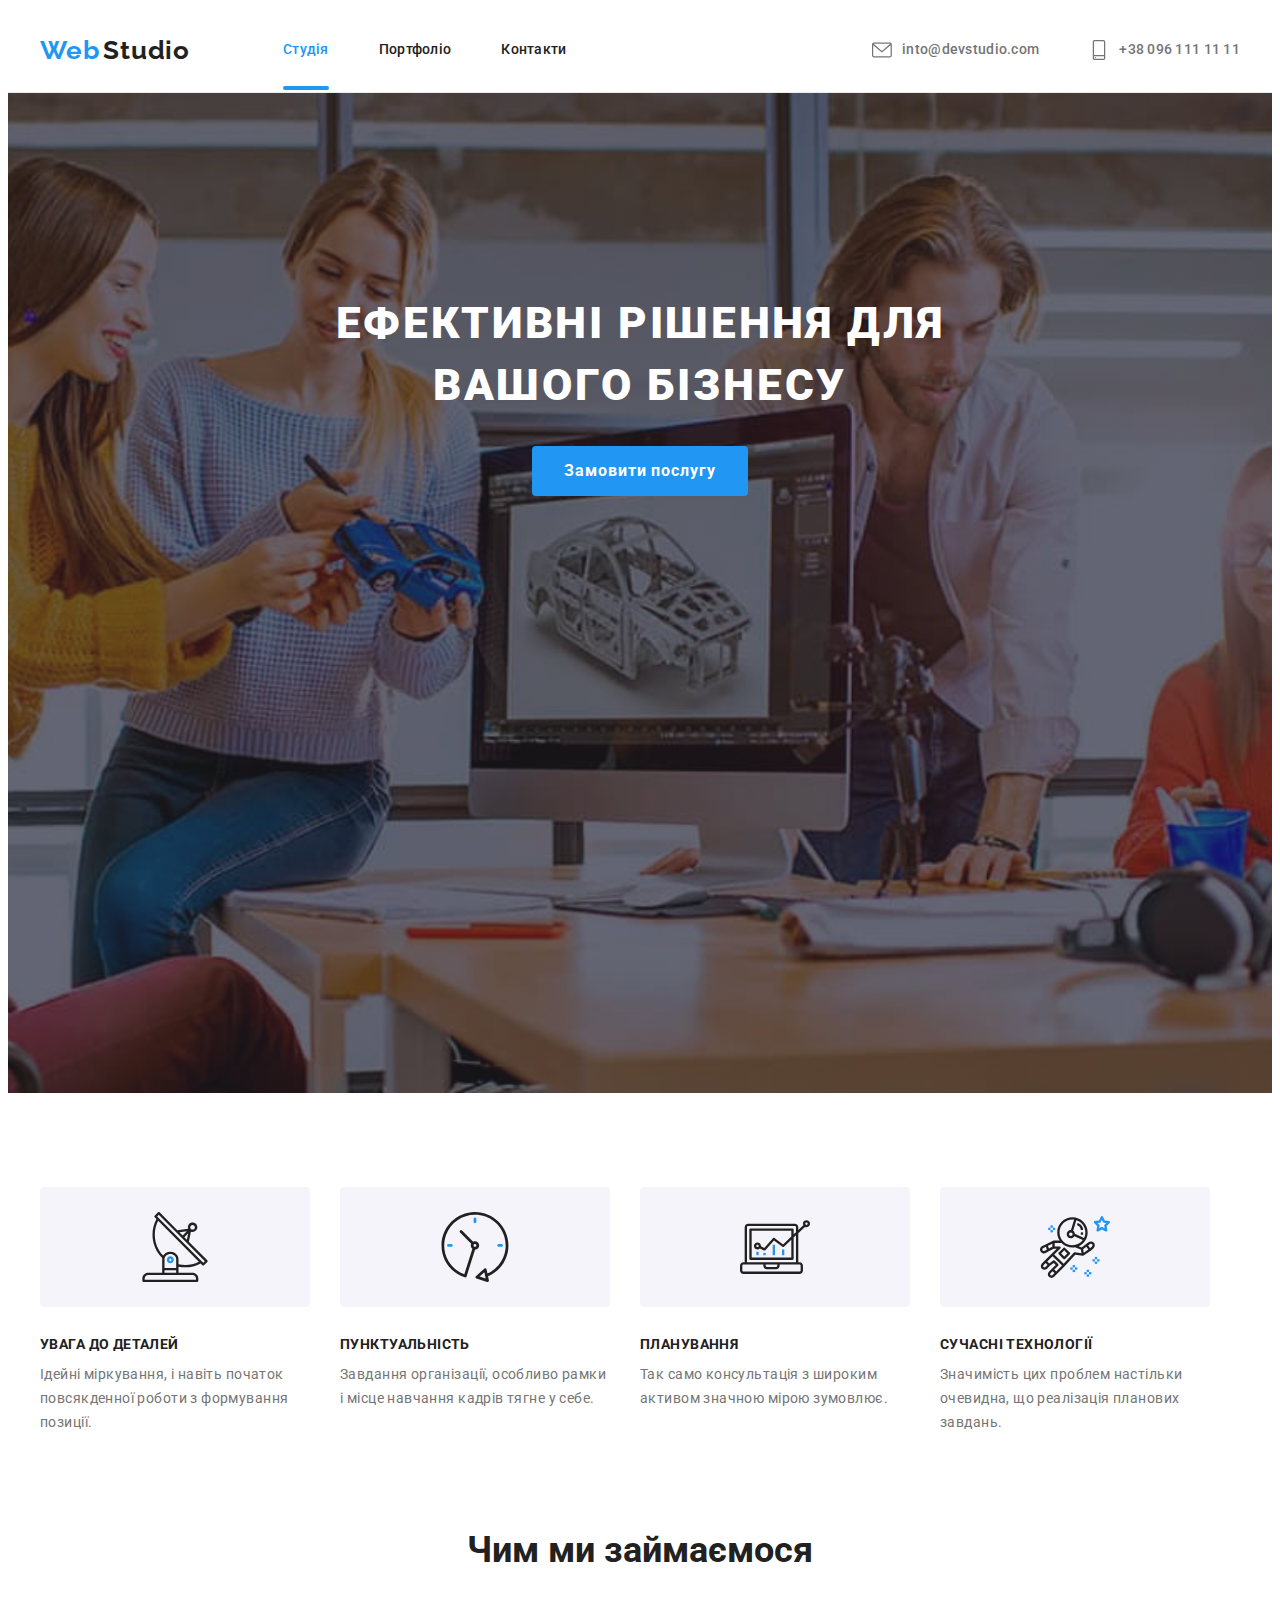
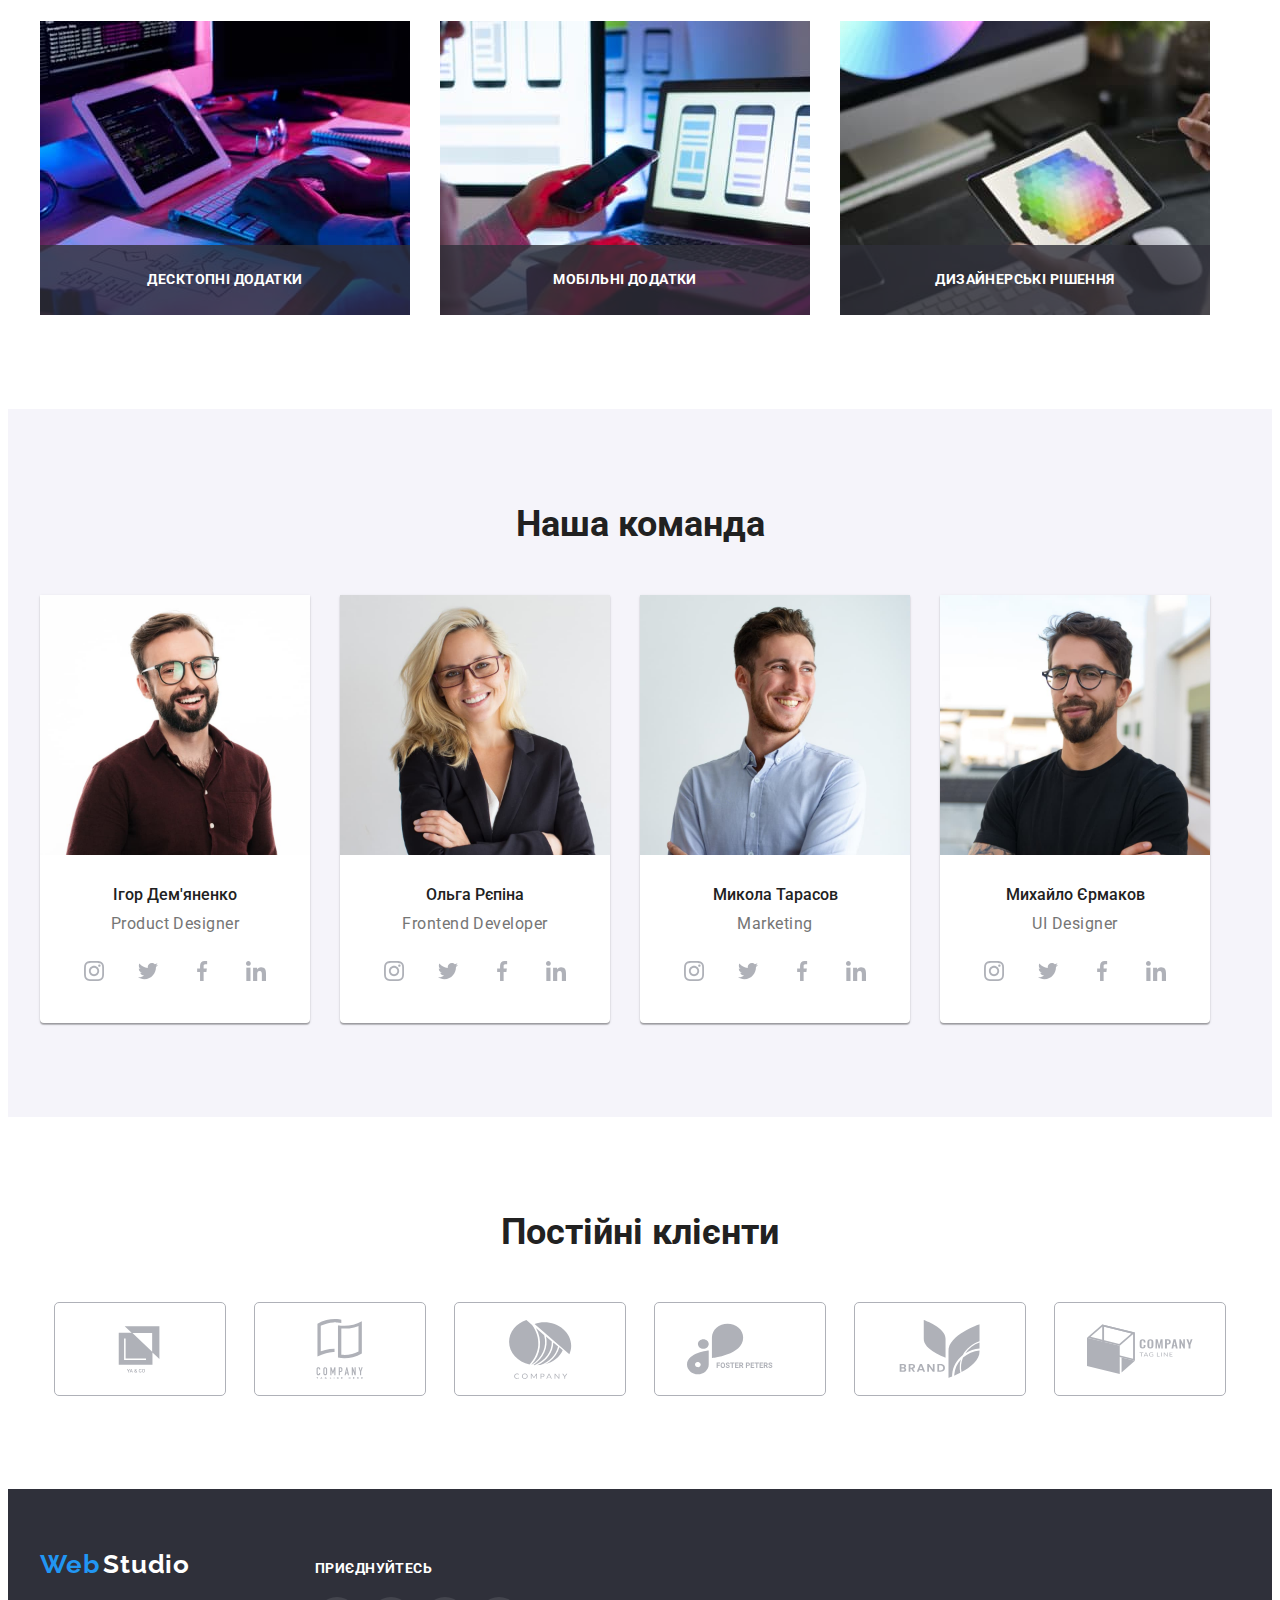
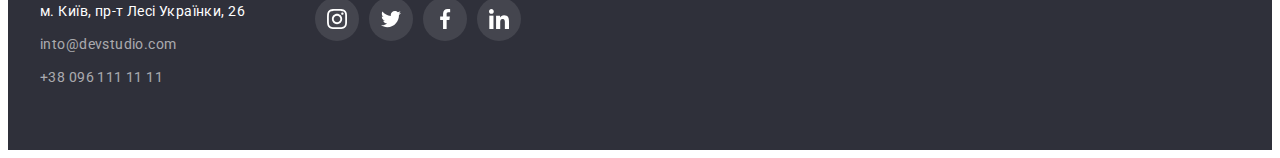
==== commit 86ba3a3e: "10.09" ====
--- a/index.html
+++ b/index.html
@@ -117,11 +117,15 @@
 						</li>
 						<li class="action-relative">
 							<img src="./images/box2.jpg" alt="action2" width="370" />
-							<h3 class="action-title">мобільні додатки</h3>
+							<div class="action-absolute">
+								<h3 class="action-title">мобільні додатки</h3>
+							</div>
 						</li>
 						<li class="action-relative">
 							<img src="./images/box3.jpg" alt="action3" width="370" />
-							<h3 class="action-title">дизайнерські рішення</h3>
+							<div class="action-absolute">
+								<h3 class="action-title">дизайнерські рішення</h3>
+							</div>
 						</li>
 					</ul>
 				</div>
--- a/css/styles.css
+++ b/css/styles.css
@@ -322,16 +322,24 @@
 	display: flex;
 	gap: 30px;
 }
-.action-relative {
-	position: relative;
-}
-.action-title {
-	position: absolute;
+
+.action-absolute{
+  display: flex;
+  justify-content: center;
+  align-items: center;
+  position: absolute;
 	bottom: 0;
 	left: 0;
 	background-color: rgba(47, 48, 58, 0.8);
 	height: 70px;
-	width: 100%;
+  width: 100%;
+	
+} 
+
+.action-relative {
+	position: relative;
+}
+.action-title { 
 
   font-weight: 700;
 	font-size: 14px;
@@ -339,8 +347,7 @@
 	text-transform: uppercase;
 	letter-spacing: 0.03em;
 	color: var(--white-color);
-	text-align: center;
-	padding-top: 27px;
+	
 }
 .footer {
 	background-color: var(--footer-hero-color);
@@ -556,7 +563,7 @@
 	left: 0;
 
 	width: 100%;
-	height: 1024px;
+	height: 100%;
 	background-color: rgba(0, 0, 0, 0.2);
 
   opacity: 1;
@@ -578,7 +585,6 @@
 	left: 50%;
 	transform: translate(-50%, -50%);
 }
-
 .modal-btn {
 	position: absolute;
 	top: 8px;
